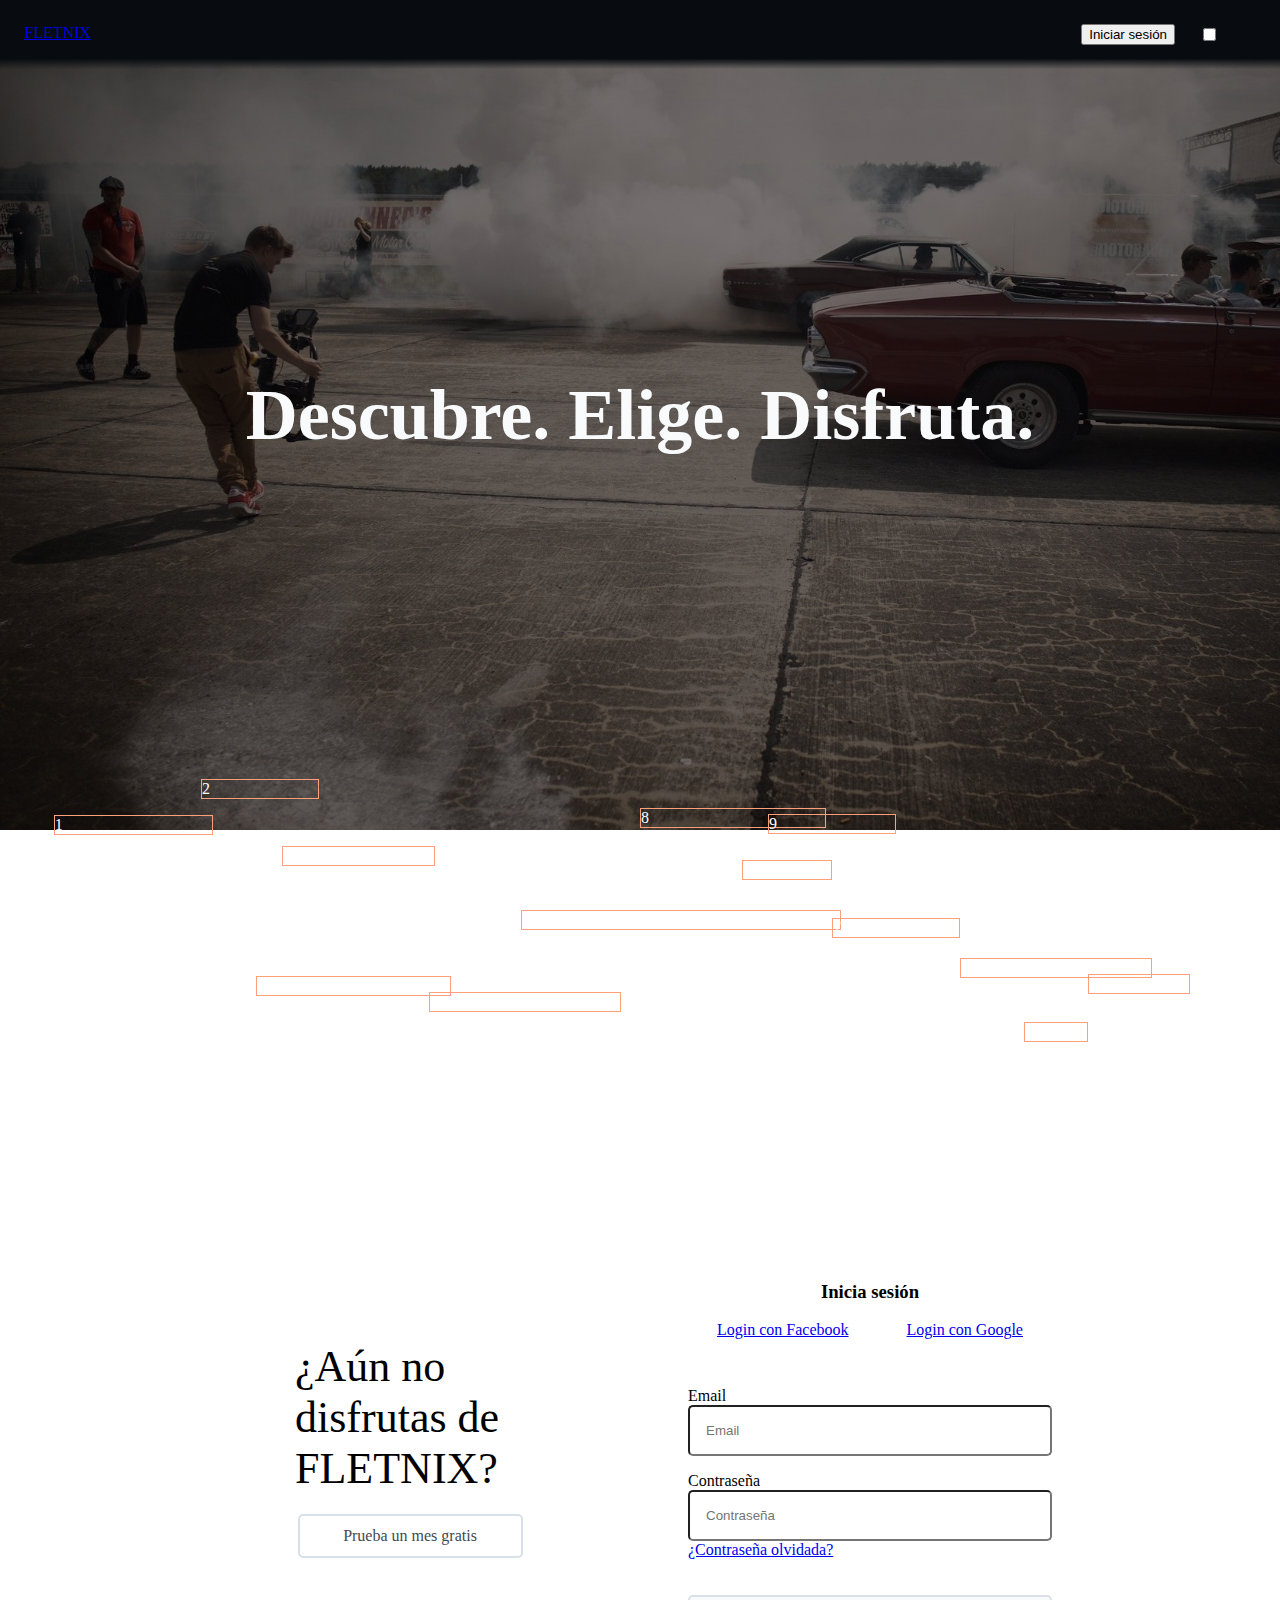
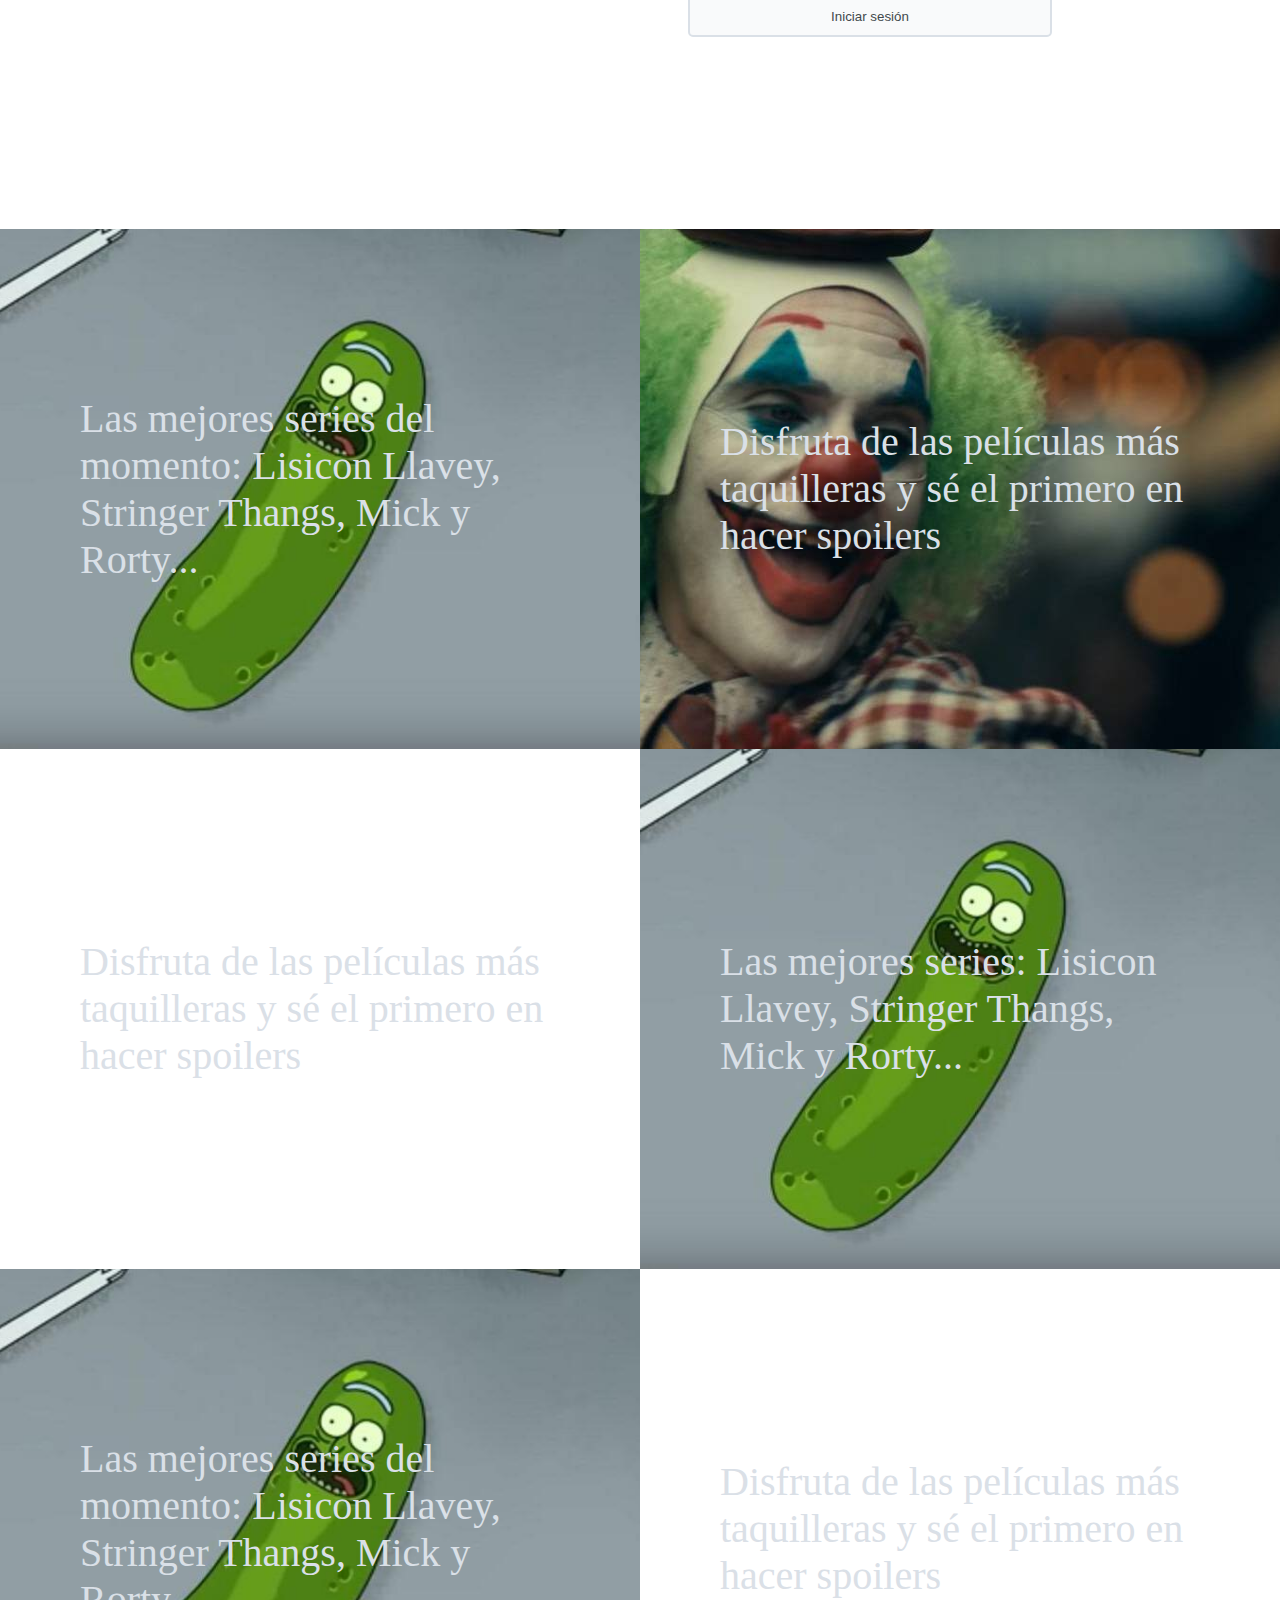
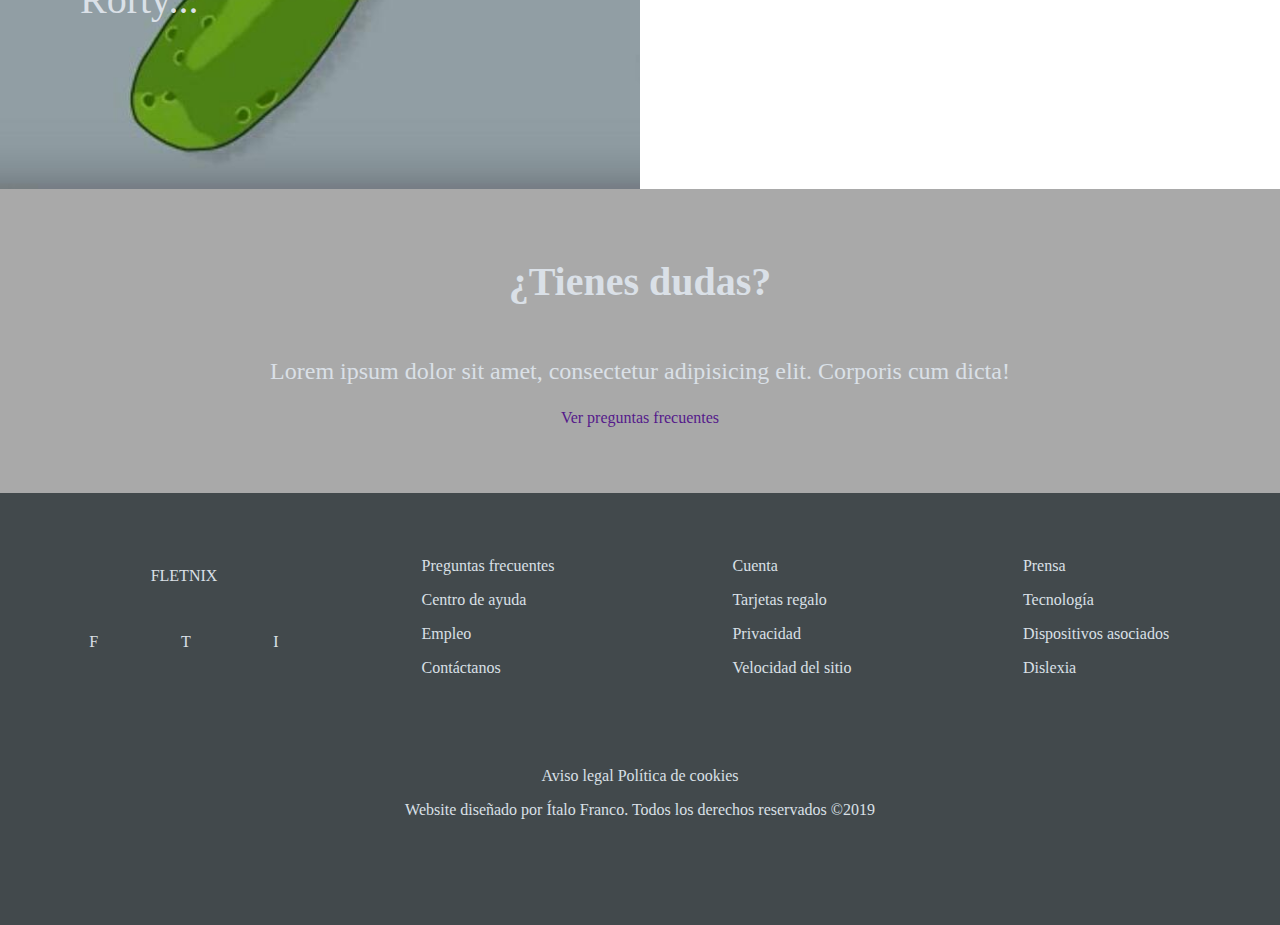
==== index.html @ 4e674704 "creación de menú responsive" ====
<!doctype html>
<html lang="es">
<head>
    <meta charset="UTF-8">
    <meta name="viewport"
          content="width=device-width, user-scalable=no, initial-scale=1.0, maximum-scale=1.0, minimum-scale=1.0">
    <meta http-equiv="X-UA-Compatible" content="ie=edge">
    <title>FLETNIX - La primera plataforma para disxélicos</title>
    <link rel="stylesheet" href="./assets/css/style.css">
</head>
<body>

<div class="grid-container">
    <!--Inicio barra navegación-->

    <nav class="nav">
        <div class="logo"><a href="./index.html">FLETNIX</a></div>

        <input type="checkbox" id="burger-checkbox">
        <label for="burger-checkbox" class="burger__label"></label>


        <ul class="nav__list">

            <li class="nav__item"><a href="#registro"><button class="btn btn__register">Iniciar sesión</button></a></li>

            <input type="checkbox" id="search">
            <label for="search" class="search__label"></label>

        </ul>

    </nav>

    <!--Fin barra navegación-->

    <!-- Inicio header -->
    <header class="header">

        <div class="overlay header__overlay"></div>
        <div class="header__title">
            <h1>
                <span>Descubre.</span>
                <span>Elige.</span>
                <span>Disfruta.</span>
            </h1>
        </div>

    </header>
    <!--Fin header-->

    <!-- Inicio main content -->
    <main>

        <section class="figuras">
            <article class="figuras__container">
                <figure class="figuras__img figuras_img_1">1</figure>
                <figure class="figuras__img figuras_img_2">2</figure>
                <figure class="figuras__img figuras_img_3">3</figure>
                <figure class="figuras__img figuras_img_4">4</figure>
                <figure class="figuras__img figuras_img_5">5</figure>
                <figure class="figuras__img figuras_img_6">6</figure>
                <figure class="figuras__img figuras_img_7">7</figure>
                <figure class="figuras__img figuras_img_8">8</figure>
                <figure class="figuras__img figuras_img_9">9</figure>
                <figure class="figuras__img figuras_img_10">10</figure>
                <figure class="figuras__img figuras_img_11">11</figure>
                <figure class="figuras__img figuras_img_12">12</figure>
                <figure class="figuras__img figuras_img_13">13</figure>
            </article>
        </section>

        <!--Form-->
        <section class="form" id="registro">

            <article class="form__container">
                <div class="form__info">

                    <!-- Crear cuenta -->
                    <div class="form__register">
                       <div class="create__count">
                           <span>¿Aún no disfrutas de FLETNIX?</span>
                           <a href="#">Prueba un mes gratis</a>
                       </div>
                    </div>

                    <!-- Iniciar sesión -->
                    <div class="form__login">
                        <div class="info__login">

                            <h3 class="text-center">Inicia sesión</h3>

                            <div class="social__login text-center">
                                <a href="#">Login con Facebook</a>
                                <a href="#">Login con Google</a>
                            </div>

                            <div class="form__inputs">
                                <form action="contenido.html" method="post">

                                    <div class="form__group">
                                        <label for="email">Email</label>
                                        <input type="email" name="email" id="email" placeholder="Email">
                                    </div>

                                    <div class="form__group">
                                        <label for="pass">Contraseña</label>
                                        <input type="password" name="pass" id="pass" placeholder="Contraseña">
                                        <a href="#">¿Contraseña olvidada?</a>
                                    </div>

                                    <div class="form__group">
                                        <button type="submit">Iniciar sesión</button>
                                    </div>

                                </form>
                            </div>
                        </div>
                    </div>

                </div>
            </article>
        </section>

        <!-- Content site -->
        <section class="bloques">

            <article class="bloques__container">
                <div class="flex bloque__content">

                    <div class="photo bq__img">
                        <div class="content">
                            <p>Las mejores series del momento: Lisicon Llavey, Stringer Thangs, Mick y Rorty...</p>
                        </div>
                    </div>

                    <div class="photo bq__txt--dch bg__img--2">
                        <div class="content">
                            <p>Disfruta de las películas más taquilleras y sé el primero en hacer spoilers</p>
                        </div>
                    </div>

                </div>
            </article>

            <article class="bloques__container">
                <div class="flex bloque__content">



                    <div class="photo bq__txt--dch">
                        <div class="content">
                           <p>Disfruta de las películas más taquilleras y sé el primero en hacer spoilers</p>
                        </div>
                    </div>

                    <div class="photo bq__img">
                        <div class="content">
                            <p>Las mejores series: Lisicon Llavey, Stringer Thangs, Mick y Rorty...</p>
                        </div>
                    </div>

                </div>
            </article>

            <article class="bloques__container">
                <div class="flex bloque__content">

                    <div class="photo bq__img">
                        <div class="content">
                            <p>Las mejores series del momento: Lisicon Llavey, Stringer Thangs, Mick y Rorty...</p>
                        </div>
                    </div>

                    <div class="photo bq__txt--dch">
                        <div class="content">
                            <p>Disfruta de las películas más taquilleras y sé el primero en hacer spoilers</p>
                        </div>
                    </div>
                </div>
            </article>

            <article class="faqs__bloque">
                <div class="faqs__content">
                    <h4>¿Tienes dudas?</h4>
                    <p>Lorem ipsum dolor sit amet, consectetur adipisicing elit. Corporis cum dicta!</p>
                    <a href="">Ver preguntas frecuentes</a>
                </div>
            </article>

        </section>

    </main>
    <!-- Fin main content -->

    <!-- Inicio footer -->
    <footer class="footer">
        <section class="footer__container">

            <article class="footer__social">
                <div class="footer__logo">
                    FLETNIX
                </div>
                <div class="footer__rrss">
                    <ul>
                        <li>F</li>
                        <li>T</li>
                        <li>I</li>
                    </ul>
                </div>
            </article>

            <article class="footer__info--1">
                <div>
                    <ul>
                        <li><a href="#">Preguntas frecuentes</a></li>
                        <li><a href="#">Centro de ayuda</a></li>
                        <li><a href="#">Empleo</a></li>
                        <li><a href="#">Contáctanos</a></li>
                    </ul>
                </div>
            </article>

            <article class="footer__info--2">
                <div>
                    <ul>
                        <li><a href="#">Cuenta</a></li>
                        <li><a href="#">Tarjetas regalo</a></li>
                        <li><a href="#">Privacidad</a></li>
                        <li><a href="#">Velocidad del sitio</a></li>
                    </ul>
                </div>
            </article>

            <article class="footer__info--3">
                <div>
                    <ul>
                        <li><a href="#">Prensa</a></li>
                        <li><a href="#">Tecnología</a></li>
                        <li><a href="#">Dispositivos asociados</a></li>
                        <li><a href="#">Dislexia</a></li>
                    </ul>
                </div>
            </article>

            <aside class="footer__legales">
                <div>
                    <a href="#">Aviso legal</a>
                    <a href="#">Política de cookies</a>
                    <p>Website diseñado por Ítalo Franco. Todos los derechos reservados &copy;2019</p>
                </div>
            </aside>

        </section>

    </footer>
    <!-- End footer -->
</div>
</body>
</html>
---- assets/css/style.css ----
/* Carga de utilidades */
@import "utils/reset.css";
@import "utils/global.css";
@import "utils/variables.css";

/* Barra de navegación + header */
@import "components/nav.css";
@import "components/header.css";

/* Home content */
@import "sections/section_home_pelis.css";
@import "components/form.css";
@import "components/bloques.css";



/* Grid de pelis, series, documentales... */
@import "sections/section_pelis.css";
@import "sections/section_series.css";
@import "sections/section_docu.css";
@import "sections/section_favs.css";


/* Ficha de cada elemento */
@import "components/header_ficha.css";
@import "sections/section_relacionados.css";

/* Footer */
@import "components/footer.css";


/*Componentes*/
@import "components/cards.css";
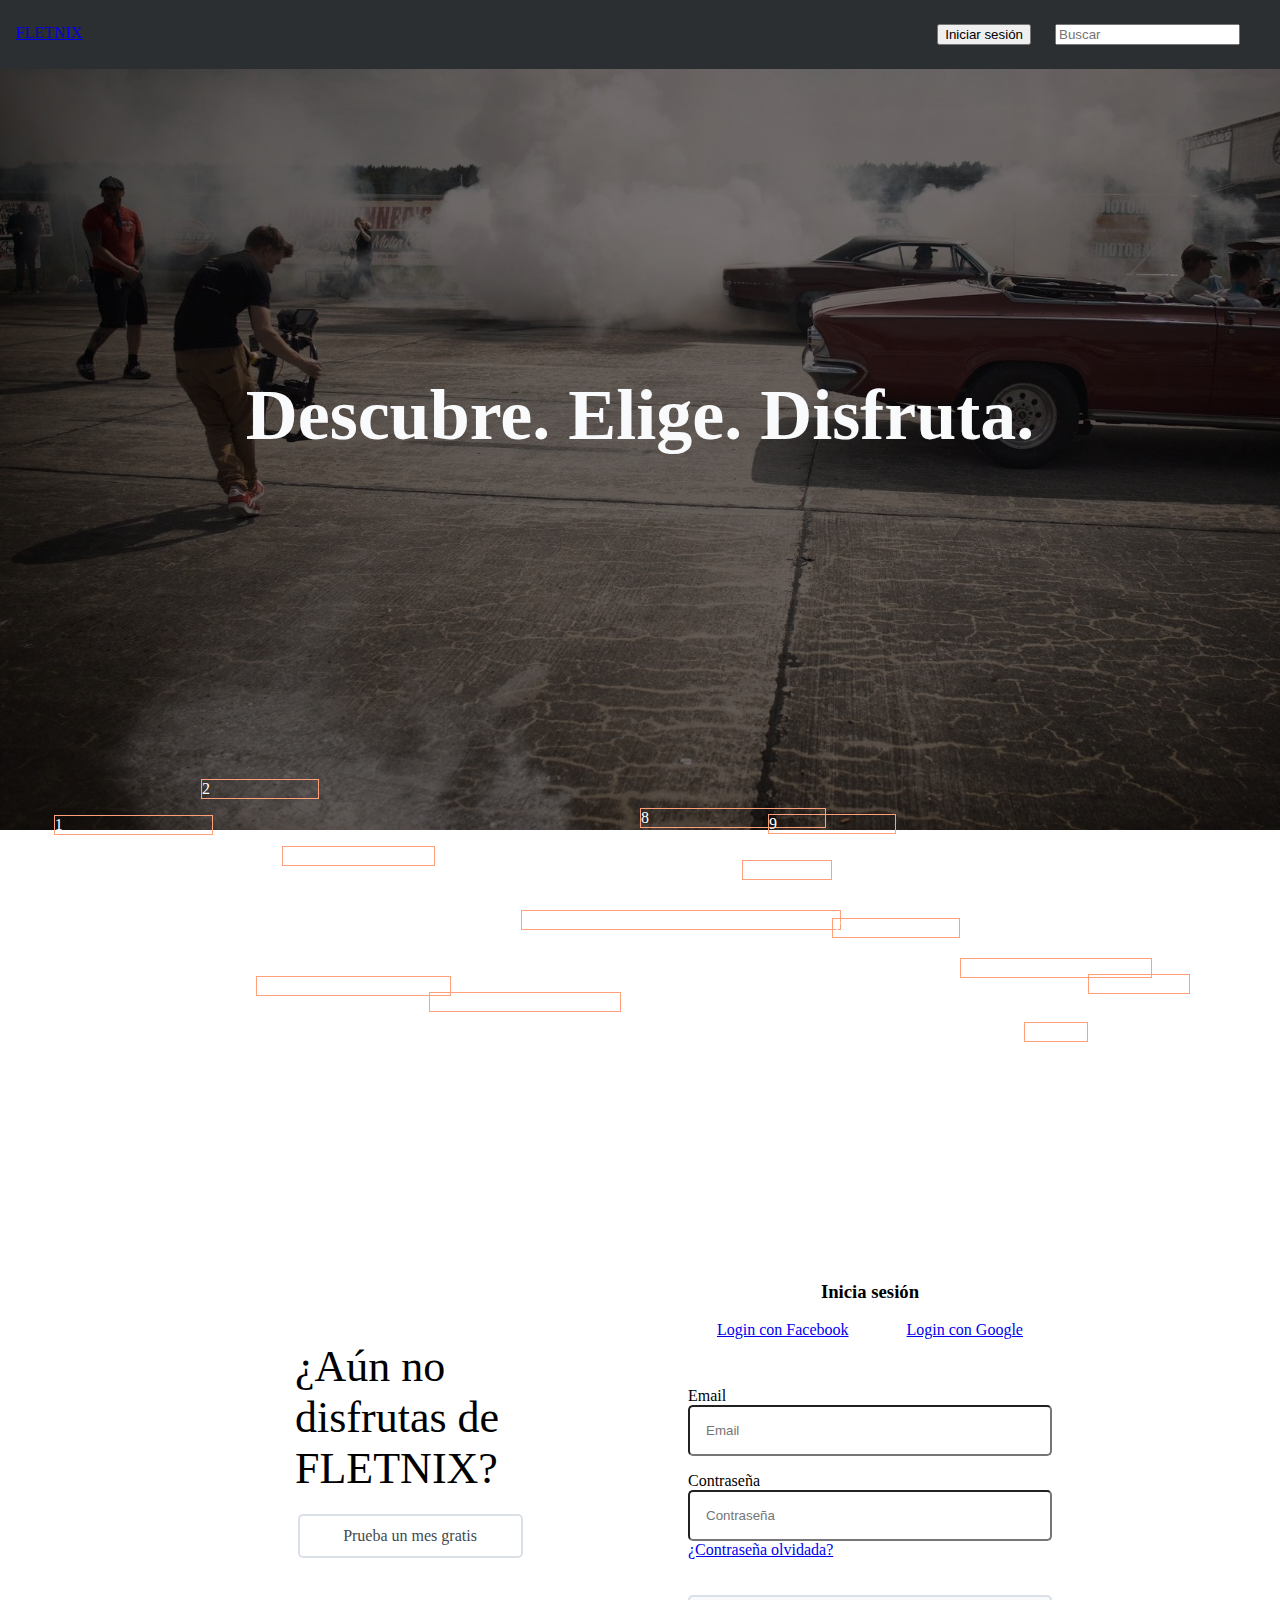
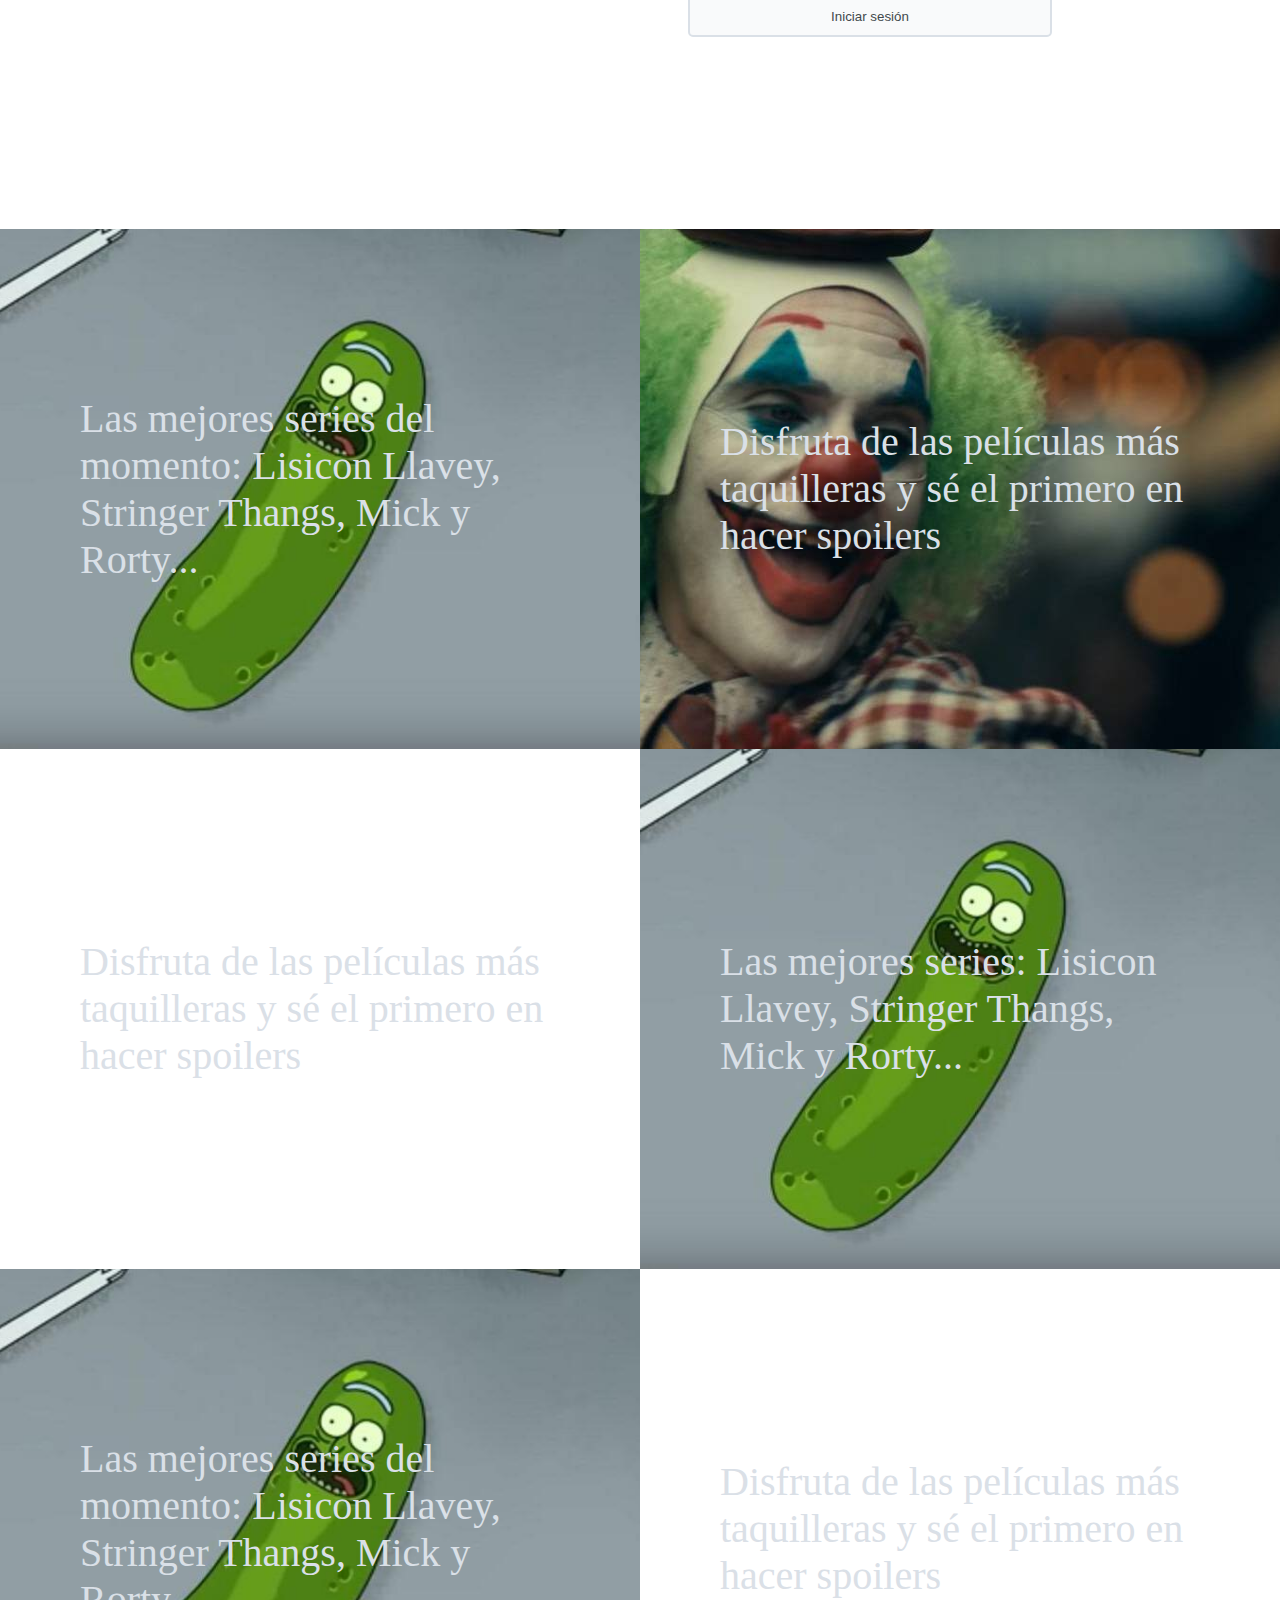
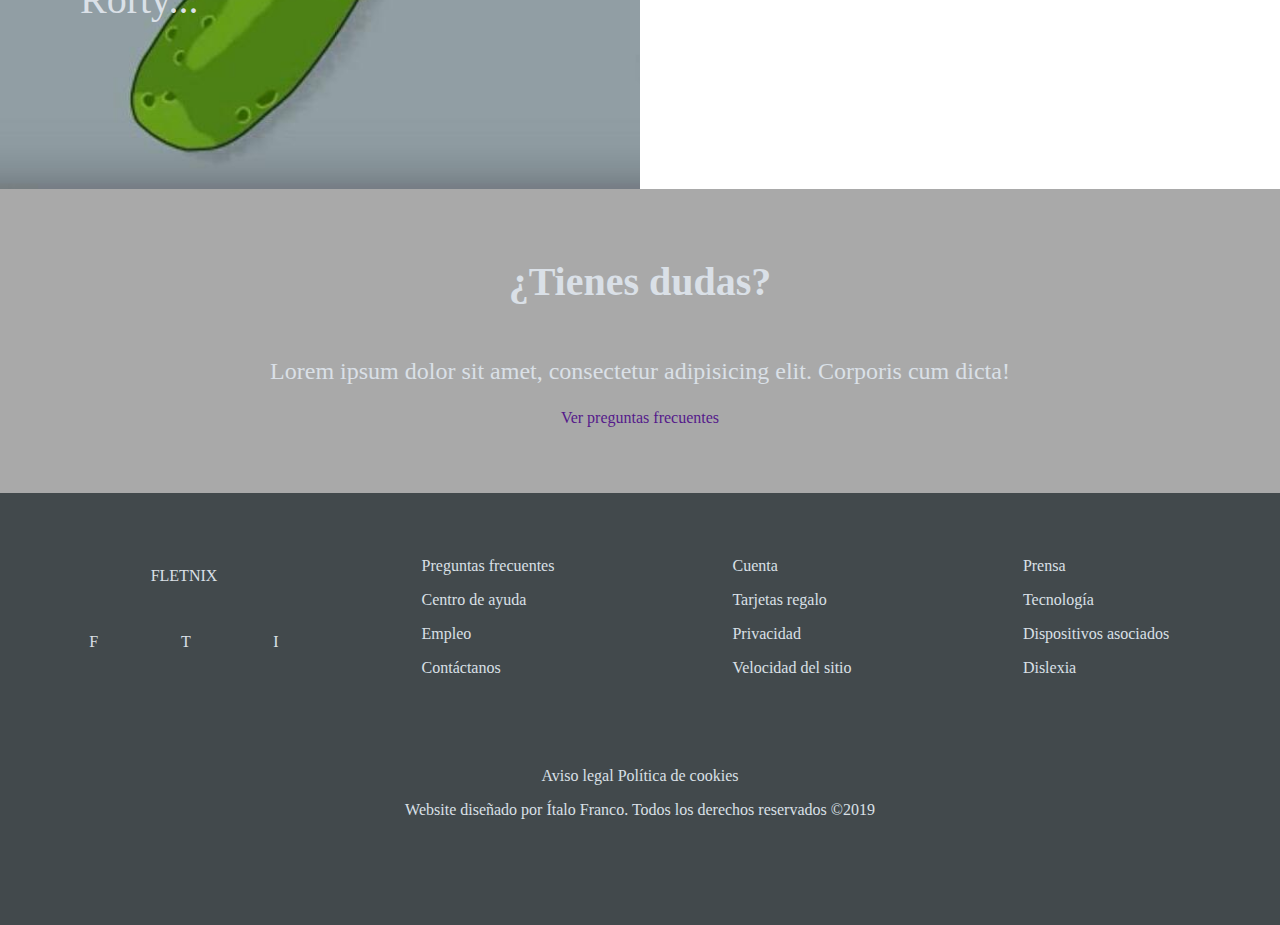
==== commit 6d0b3091: "arreglo de menú responsive para que se muestre a un determinado ancho y no tapar completamente la pa" ====
--- a/index.html
+++ b/index.html
@@ -19,15 +19,12 @@
         <input type="checkbox" id="burger-checkbox">
         <label for="burger-checkbox" class="burger__label"></label>
 
-
         <ul class="nav__list">
-
             <li class="nav__item"><a href="#registro"><button class="btn btn__register">Iniciar sesión</button></a></li>
 
-            <input type="checkbox" id="search">
-            <label for="search" class="search__label"></label>
-
+            <input type="text" id="search" placeholder="Buscar">
         </ul>
+
 
     </nav>
 
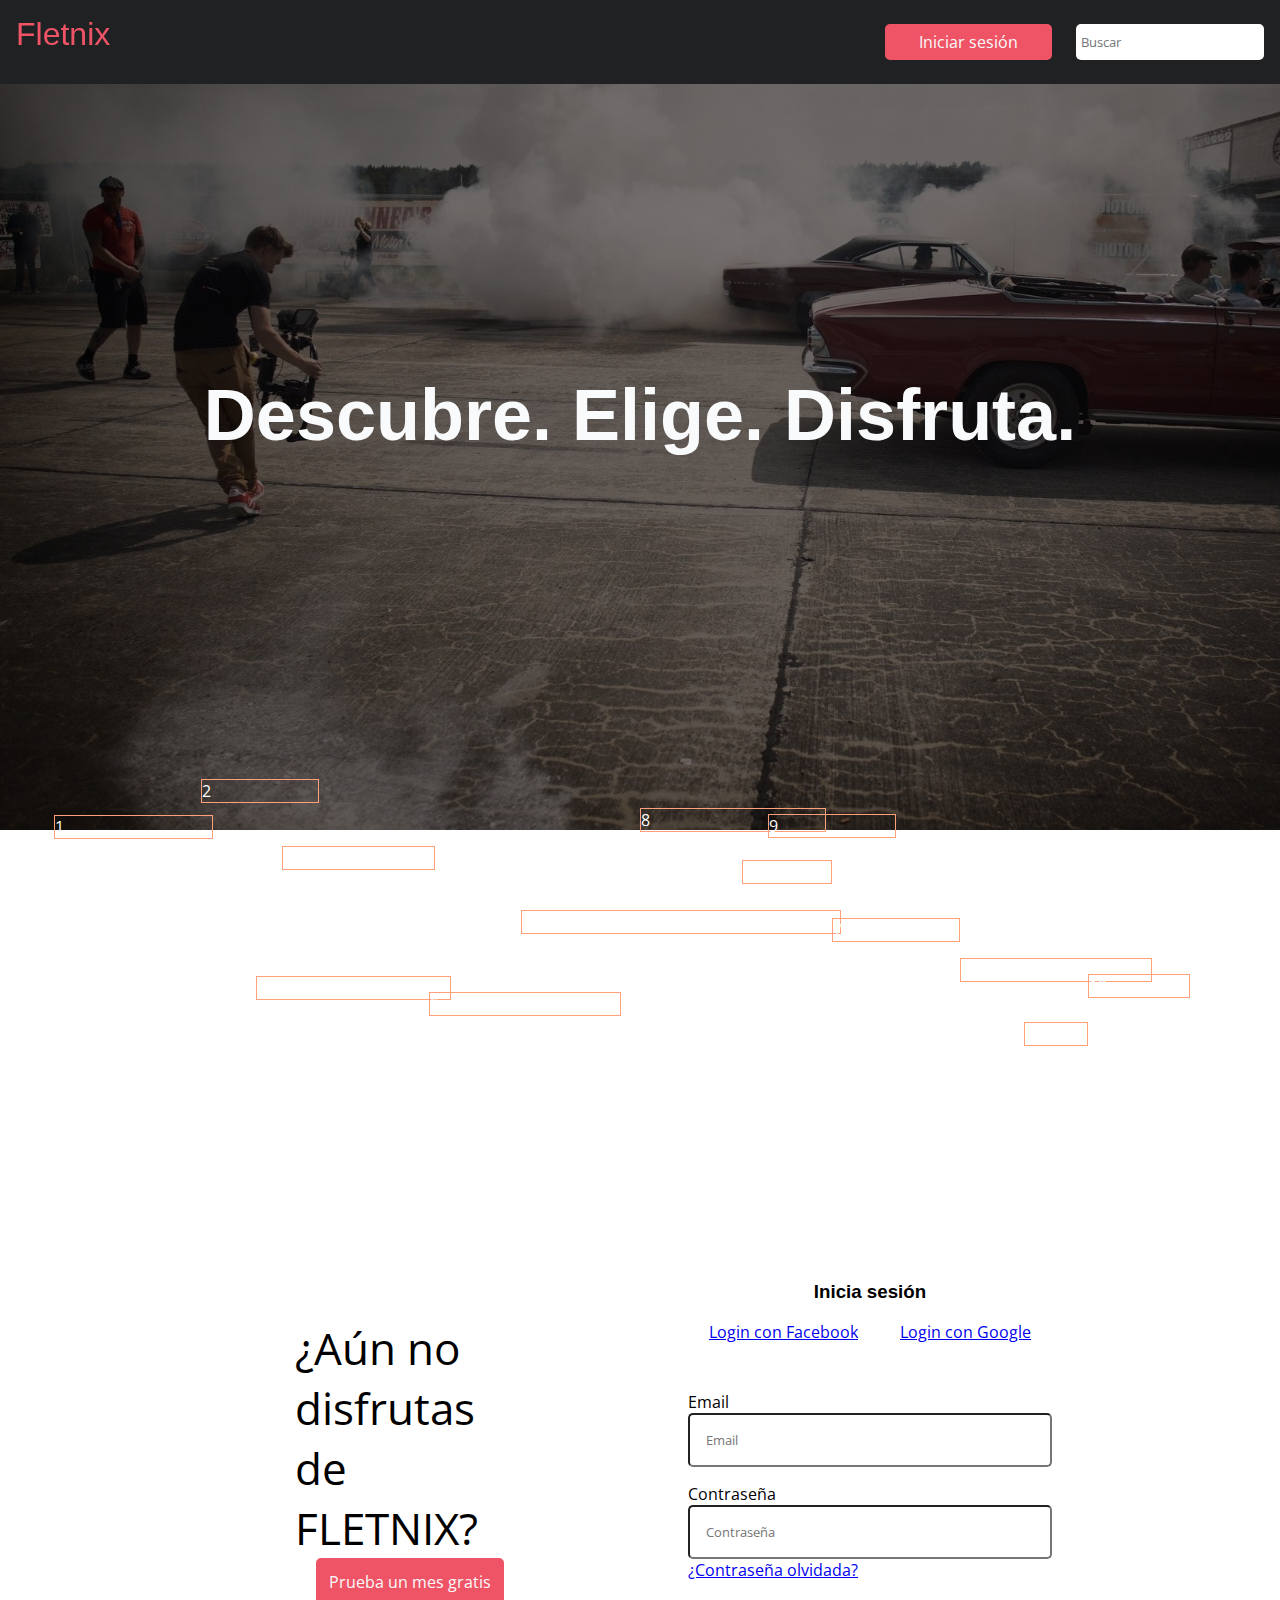
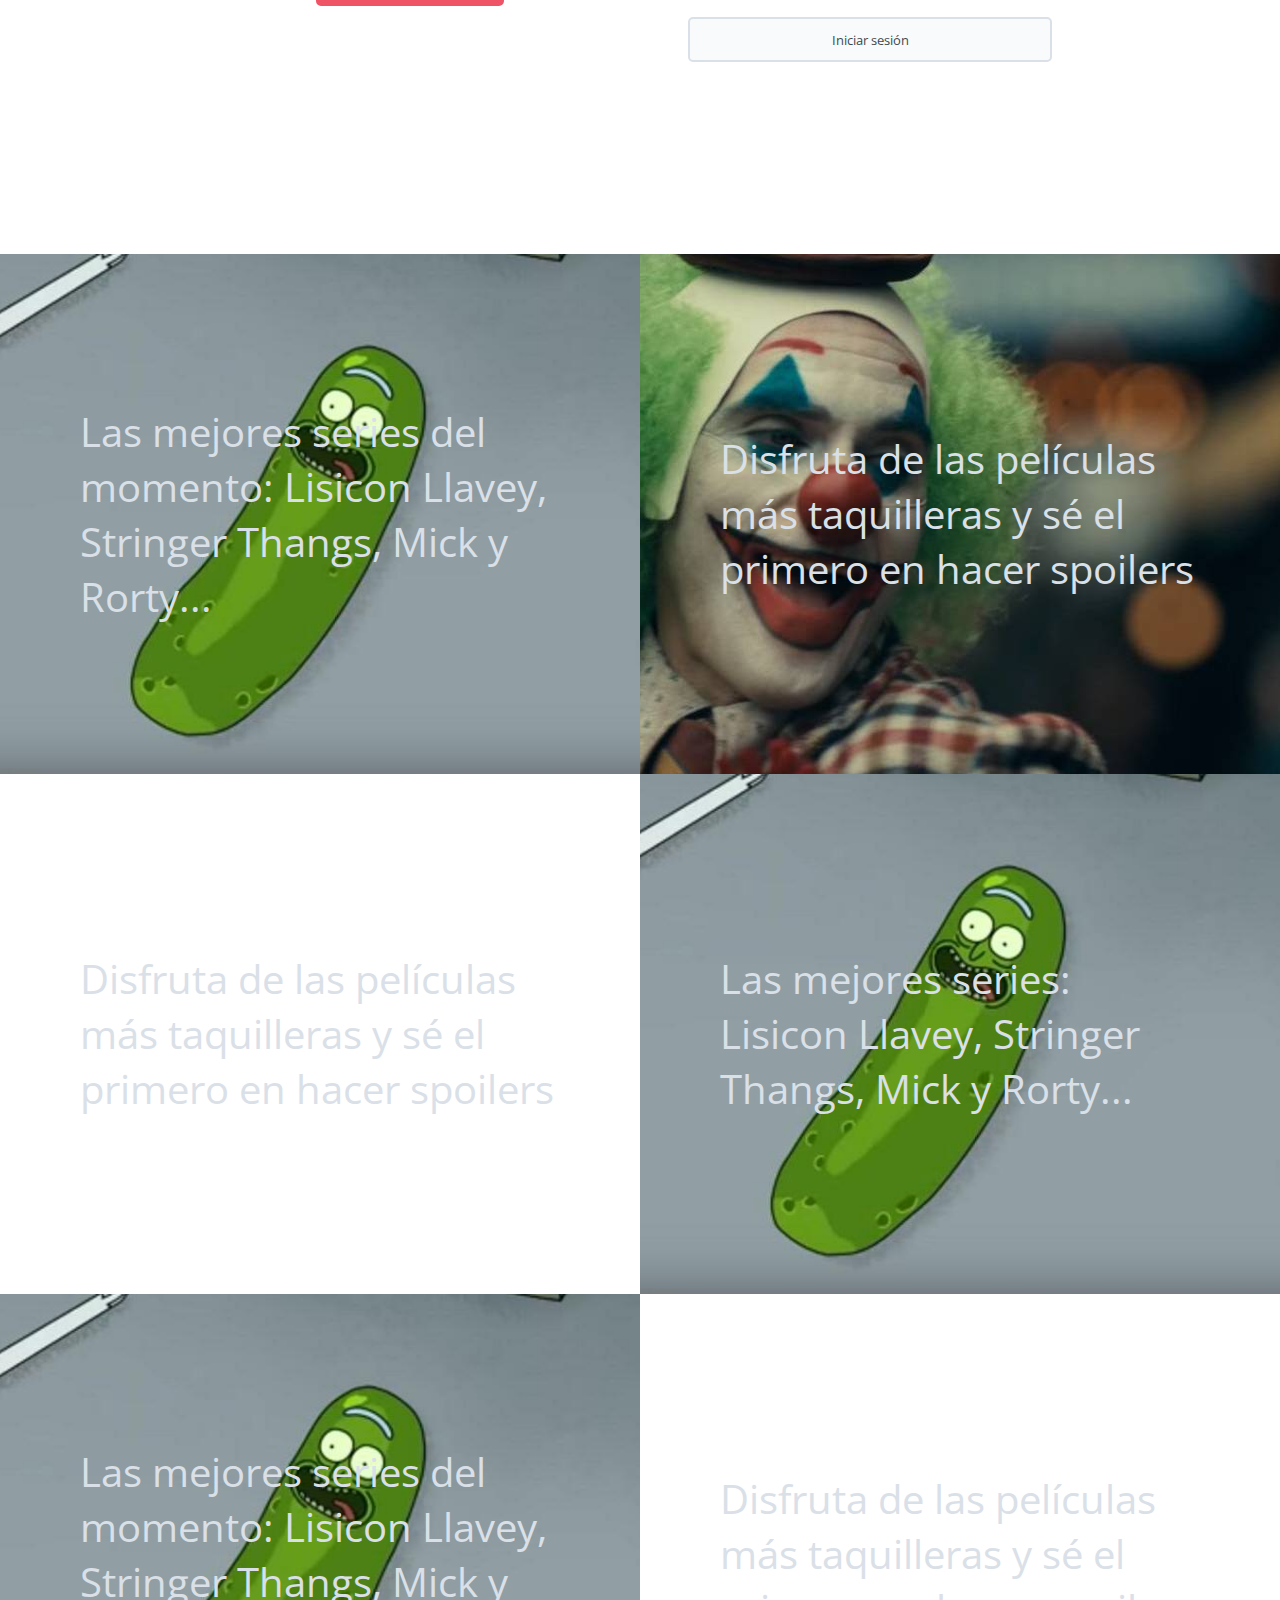
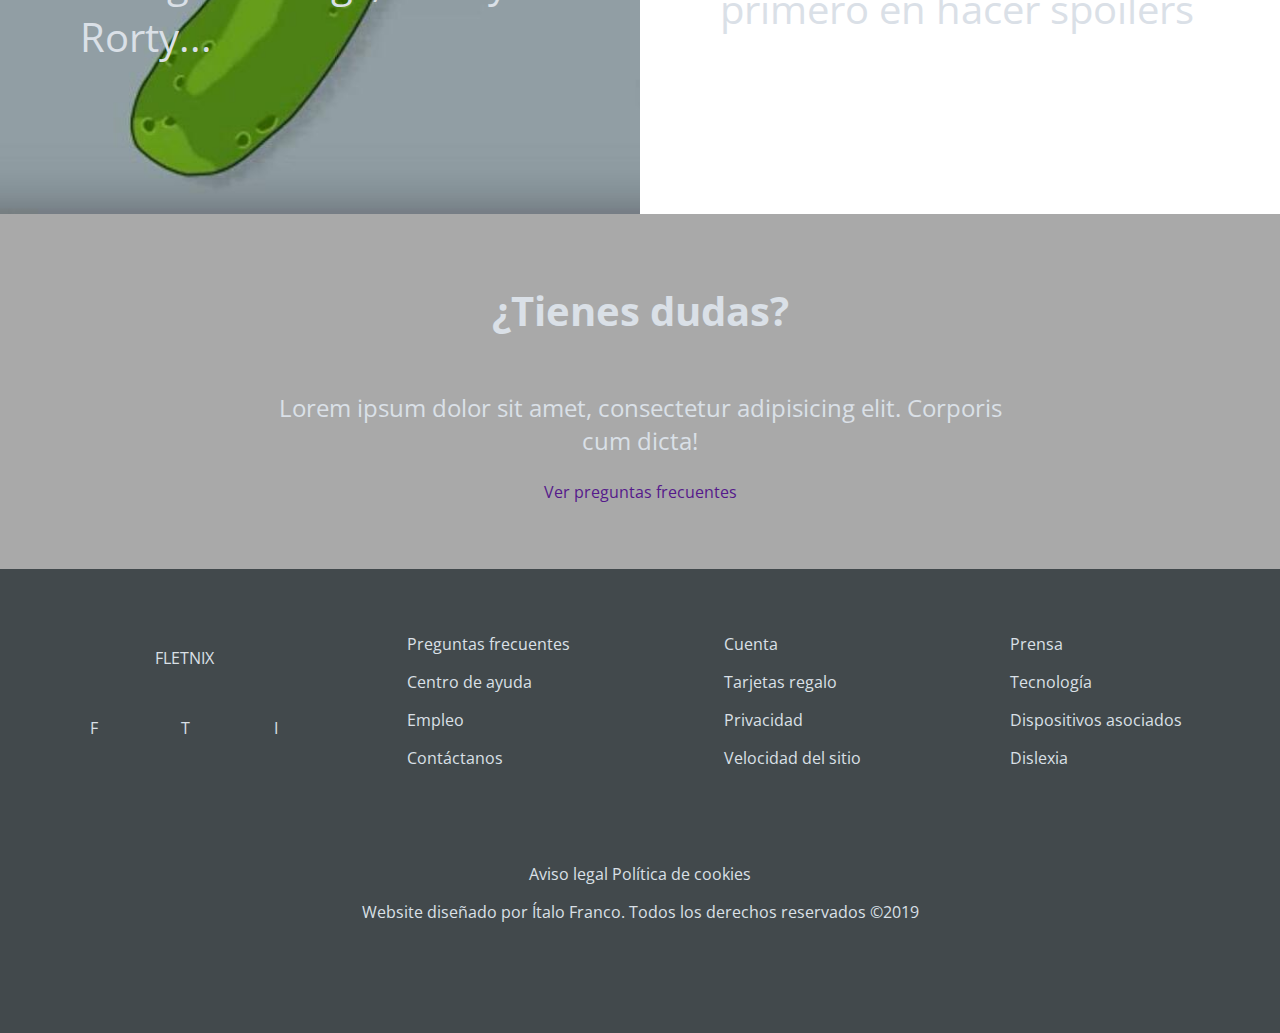
==== commit 7ab6ec73: "refactorizo los botones para que sus propiedades comunes estén en un css. Modifico form login" ====
--- a/index.html
+++ b/index.html
@@ -14,15 +14,15 @@
     <!--Inicio barra navegación-->
 
     <nav class="nav">
-        <div class="logo"><a href="./index.html">FLETNIX</a></div>
+        <div class="logo"><a href="./index.html">Fletnix</a></div>
 
         <input type="checkbox" id="burger-checkbox">
         <label for="burger-checkbox" class="burger__label"></label>
 
         <ul class="nav__list">
-            <li class="nav__item"><a href="#registro"><button class="btn btn__register">Iniciar sesión</button></a></li>
-
-            <input type="text" id="search" placeholder="Buscar">
+            <li class="nav__item"><a href="#registro"><button class="btn btn--flat btn__login">Iniciar sesión</button></a></li>
+
+            <input type="text" id="search" placeholder="Buscar" class="search__input">
         </ul>
 
 
@@ -76,7 +76,7 @@
                     <div class="form__register">
                        <div class="create__count">
                            <span>¿Aún no disfrutas de FLETNIX?</span>
-                           <a href="#">Prueba un mes gratis</a>
+                           <a href="#" class="btn btn--flat">Prueba un mes gratis</a>
                        </div>
                     </div>
 
--- a/assets/css/style.css
+++ b/assets/css/style.css
@@ -1,17 +1,23 @@
 /* Carga de utilidades */
 @import "utils/reset.css";
+@import "utils/fonts.css";
 @import "utils/global.css";
 @import "utils/variables.css";
+
+/*Componentes*/
+@import "components/cards.css";
+@import "components/buttons.css";
+
 
 /* Barra de navegación + header */
 @import "components/nav.css";
 @import "components/header.css";
 
+
 /* Home content */
 @import "sections/section_home_pelis.css";
 @import "components/form.css";
 @import "components/bloques.css";
-
 
 
 /* Grid de pelis, series, documentales... */
@@ -25,9 +31,6 @@
 @import "components/header_ficha.css";
 @import "sections/section_relacionados.css";
 
+
 /* Footer */
 @import "components/footer.css";
-
-
-/*Componentes*/
-@import "components/cards.css";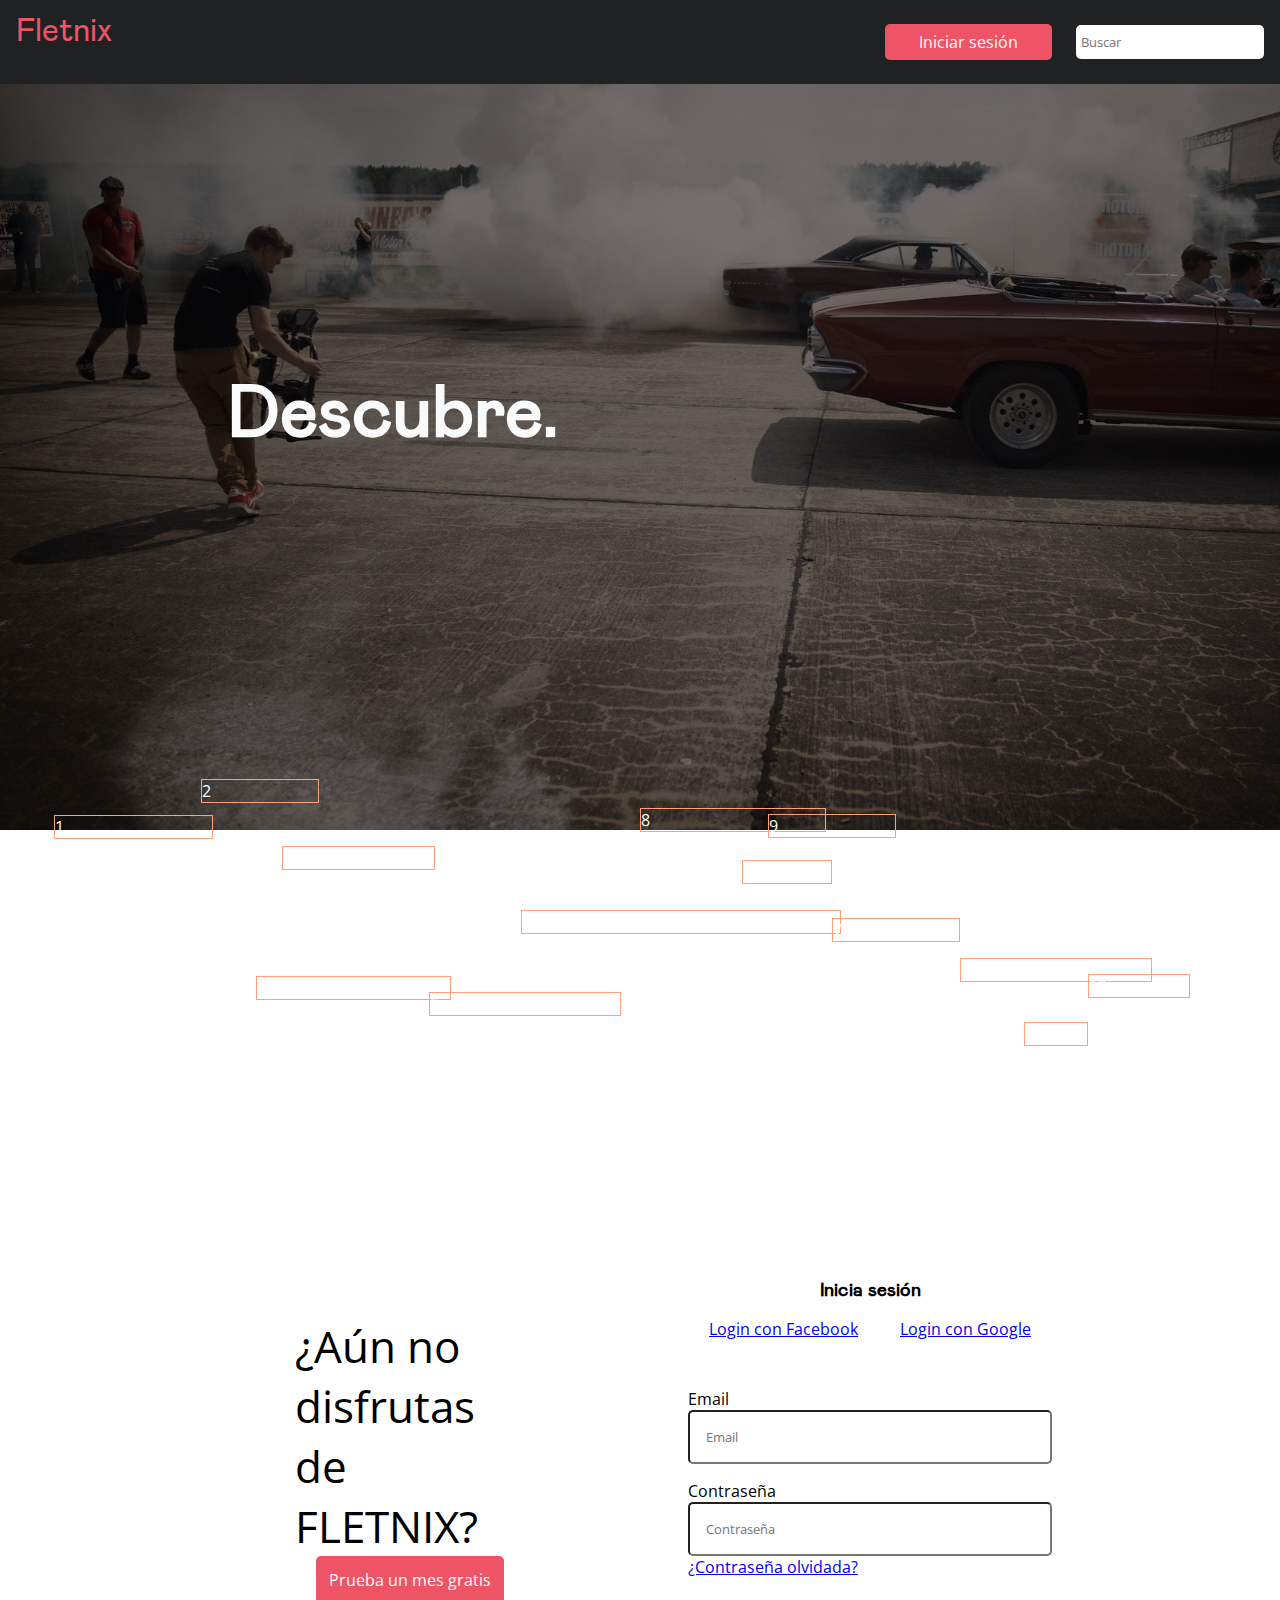
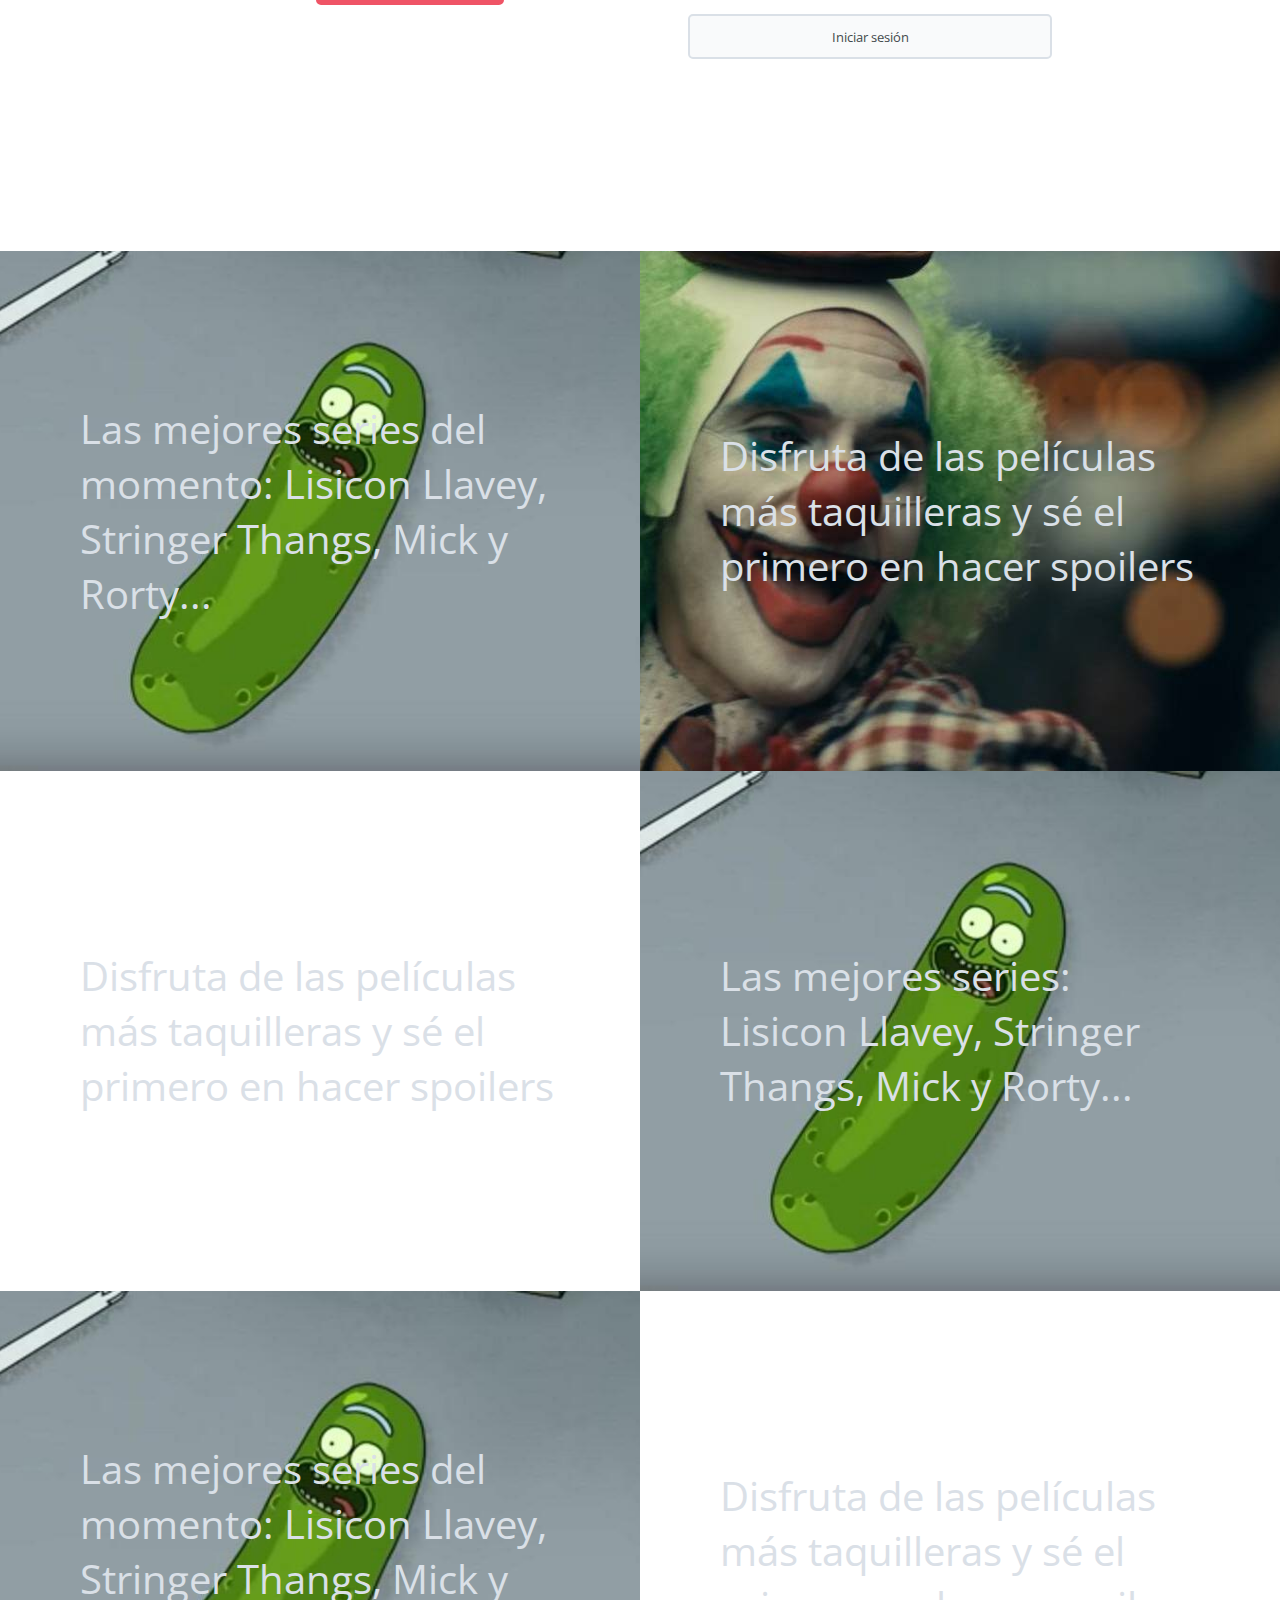
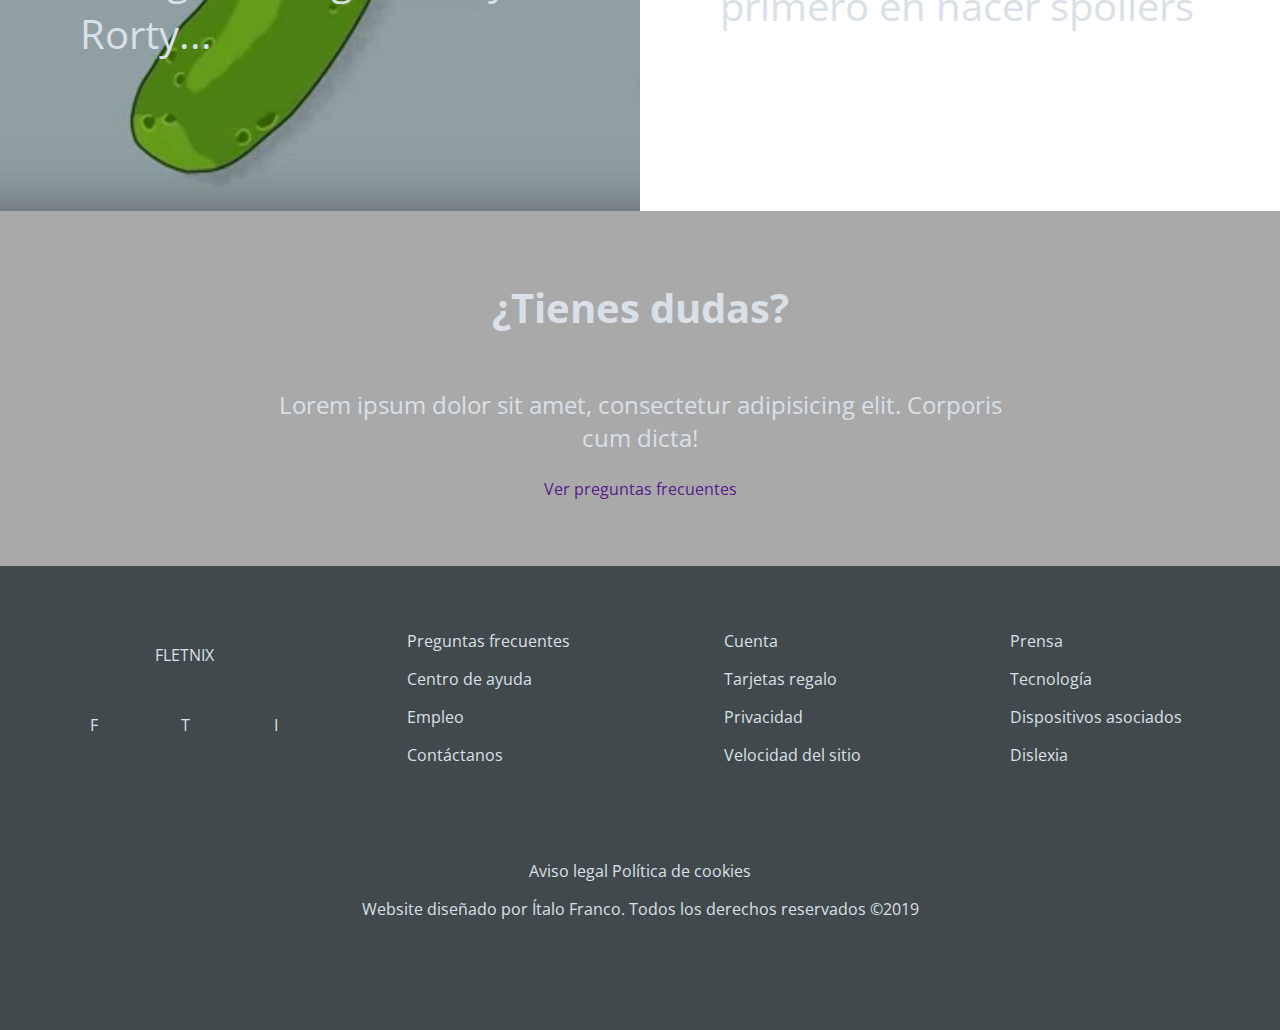
==== commit 13967fb4: "añado efecto al header" ====
--- a/index.html
+++ b/index.html
@@ -37,8 +37,8 @@
         <div class="header__title">
             <h1>
                 <span>Descubre.</span>
-                <span>Elige.</span>
-                <span>Disfruta.</span>
+                <span class="opacity-0 fade--in">Elige.</span>
+                <span class="opacity-0 fade--in-2">Disfruta.</span>
             </h1>
         </div>
 
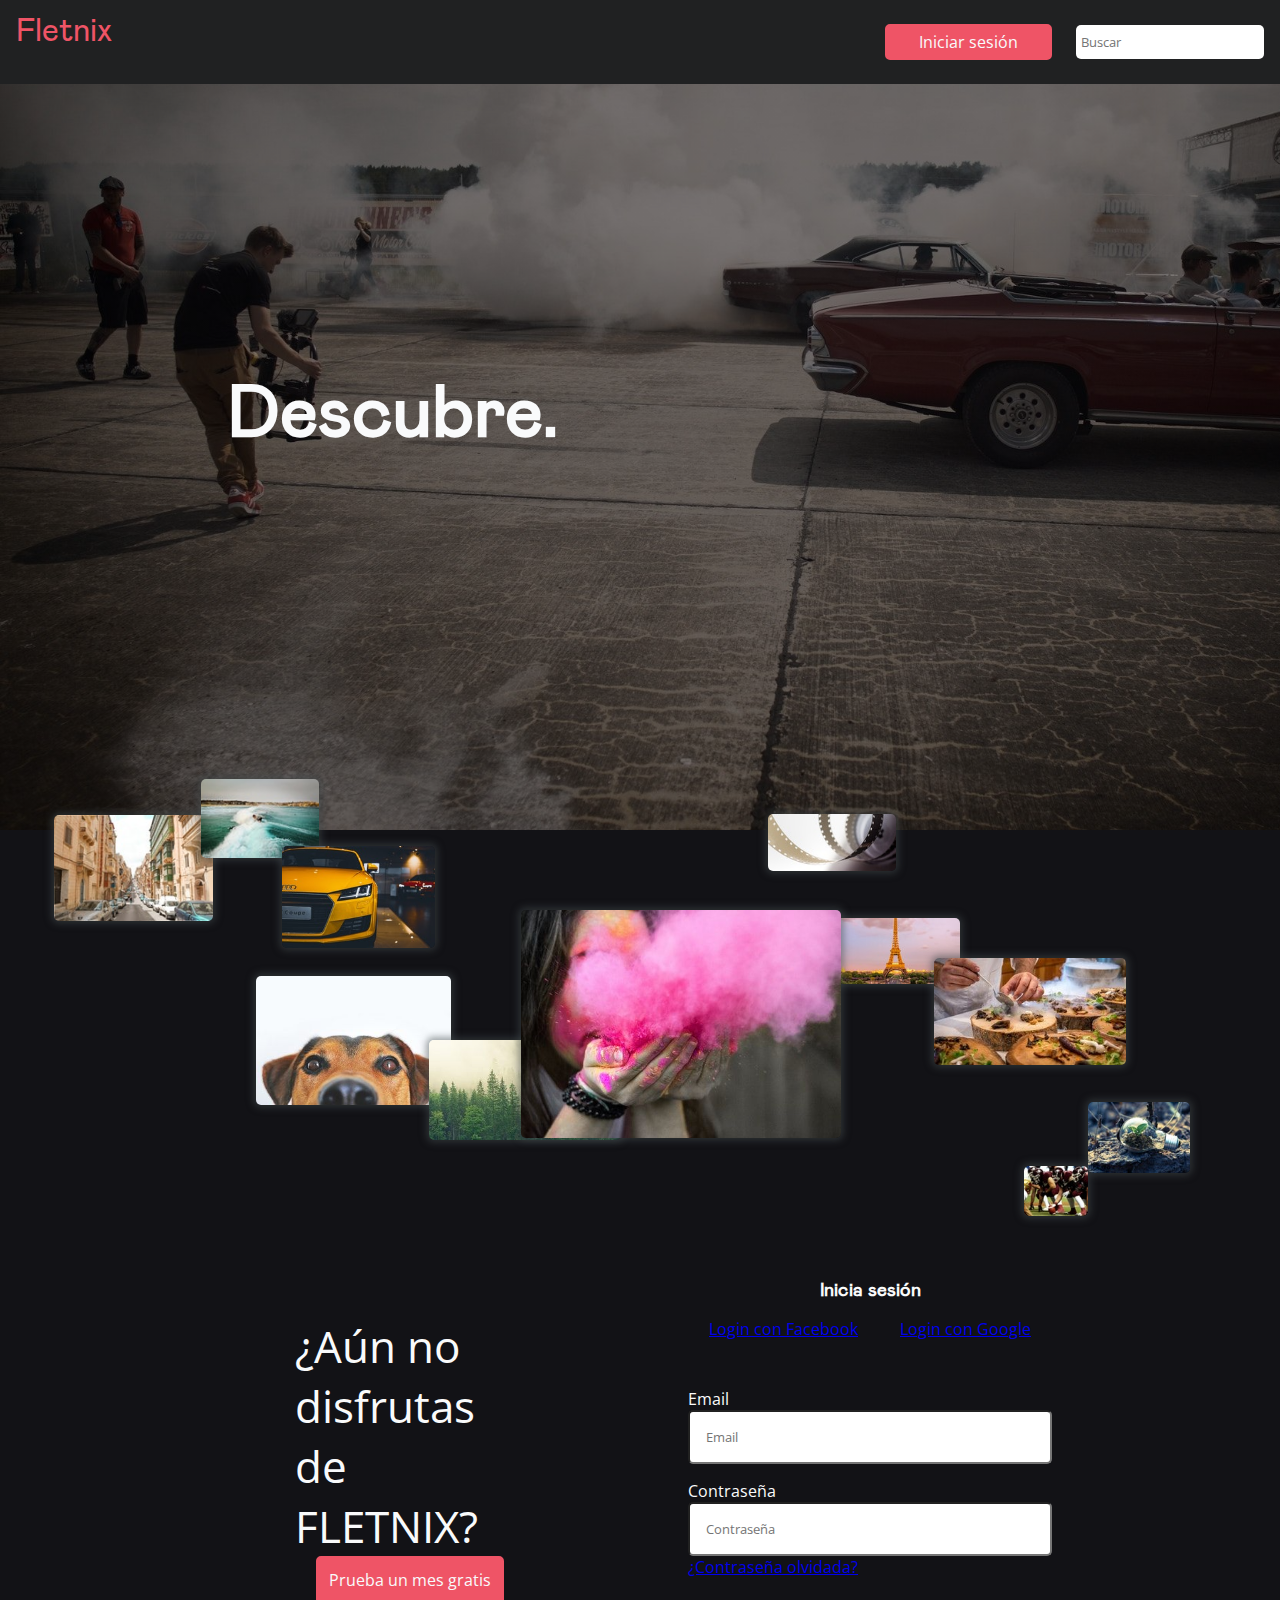
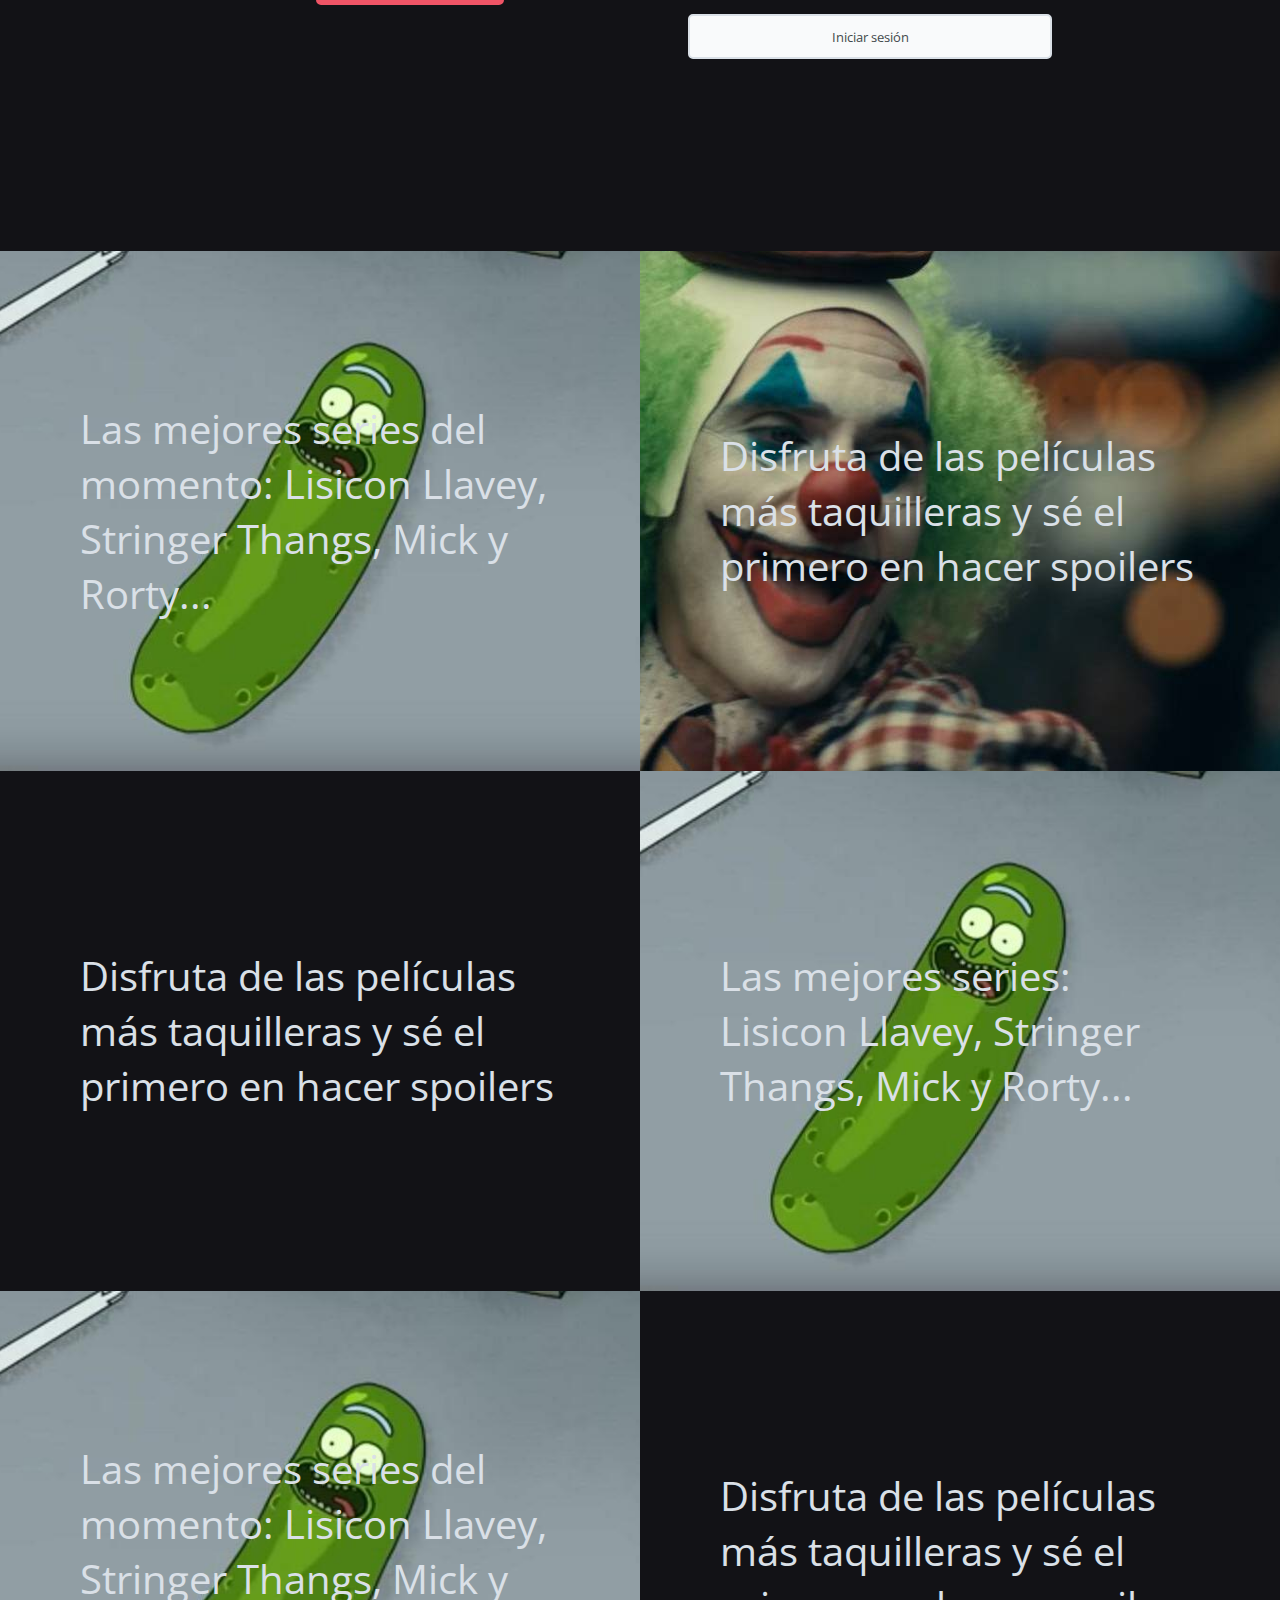
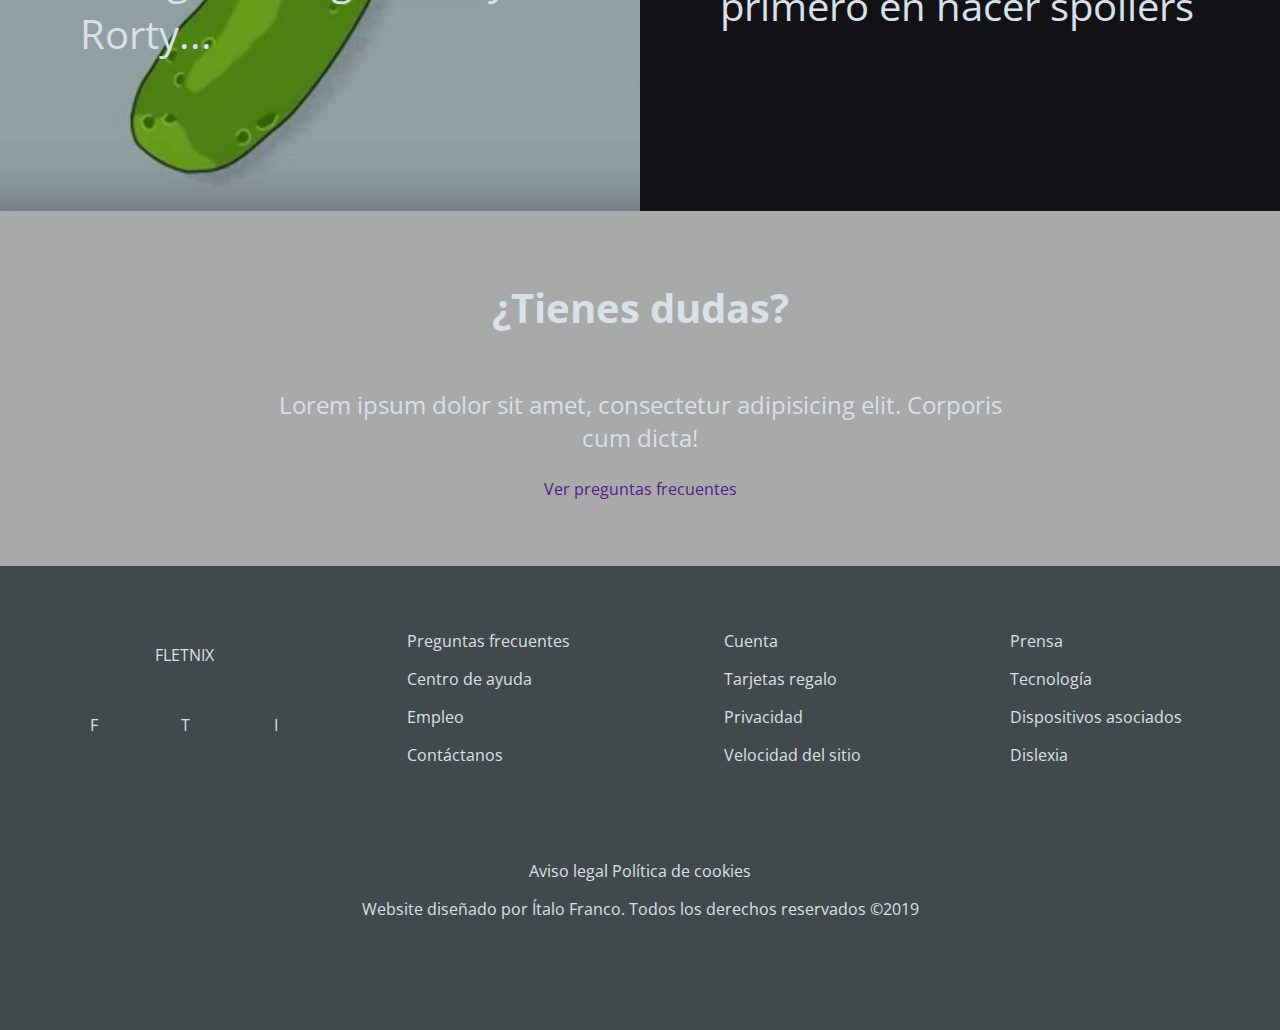
==== commit 221a6964: "añlado sombras a las imágenes del index" ====
--- a/index.html
+++ b/index.html
@@ -50,19 +50,39 @@
 
         <section class="figuras">
             <article class="figuras__container">
-                <figure class="figuras__img figuras_img_1">1</figure>
-                <figure class="figuras__img figuras_img_2">2</figure>
-                <figure class="figuras__img figuras_img_3">3</figure>
-                <figure class="figuras__img figuras_img_4">4</figure>
-                <figure class="figuras__img figuras_img_5">5</figure>
-                <figure class="figuras__img figuras_img_6">6</figure>
-                <figure class="figuras__img figuras_img_7">7</figure>
-                <figure class="figuras__img figuras_img_8">8</figure>
-                <figure class="figuras__img figuras_img_9">9</figure>
-                <figure class="figuras__img figuras_img_10">10</figure>
-                <figure class="figuras__img figuras_img_11">11</figure>
-                <figure class="figuras__img figuras_img_12">12</figure>
-                <figure class="figuras__img figuras_img_13">13</figure>
+                <figure class="figuras__img figuras_img_1">
+                    <img src="./assets/img/content/img_header_1.jpg" alt="Película que te gustará 1">
+                </figure>
+                <figure class="figuras__img figuras_img_2">
+                    <img src="./assets/img/content/img_header_2.jpg" alt="Película no muy buena 2">
+                </figure>
+                <figure class="figuras__img figuras_img_3">
+                    <img src="./assets/img/content/img_header_3.jpg" alt="Película aclamada 3">
+                </figure>
+                <figure class="figuras__img figuras_img_4">
+                    <img src="./assets/img/content/img_header_4.jpg" alt="Película bien valorada 4">
+                </figure>
+                <figure class="figuras__img figuras_img_5">
+                    <img src="./assets/img/content/img_header_5.jpg" alt="Documental sobre lantas">
+                </figure>
+                <figure class="figuras__img figuras_img_6">
+                    <img src="./assets/img/content/img_header_6.jpg" alt="Documental aburrido">
+                </figure>
+                <figure class="figuras__img figuras_img_7">
+                    <img src="./assets/img/content/img_header_7.jpg" alt="Documental sobre política">
+                </figure>
+                <figure class="figuras__img figuras_img_9">
+                    <img src="./assets/img/content/img_header_9.jpg" alt="Serie buena pero no tanto">
+                </figure>
+                <figure class="figuras__img figuras_img_10">
+                    <img src="./assets/img/content/img_header_10.jpg" alt="Reality de cocina">
+                </figure>
+                <figure class="figuras__img figuras_img_11">
+                    <img src="./assets/img/content/img_header_11.jpg" alt="Documental naturaleza">
+                </figure>
+                <figure class="figuras__img figuras_img_12">
+                    <img src="./assets/img/content/img_header_12.jpg" alt="Partido de futbol americano">
+                </figure>
             </article>
         </section>
 
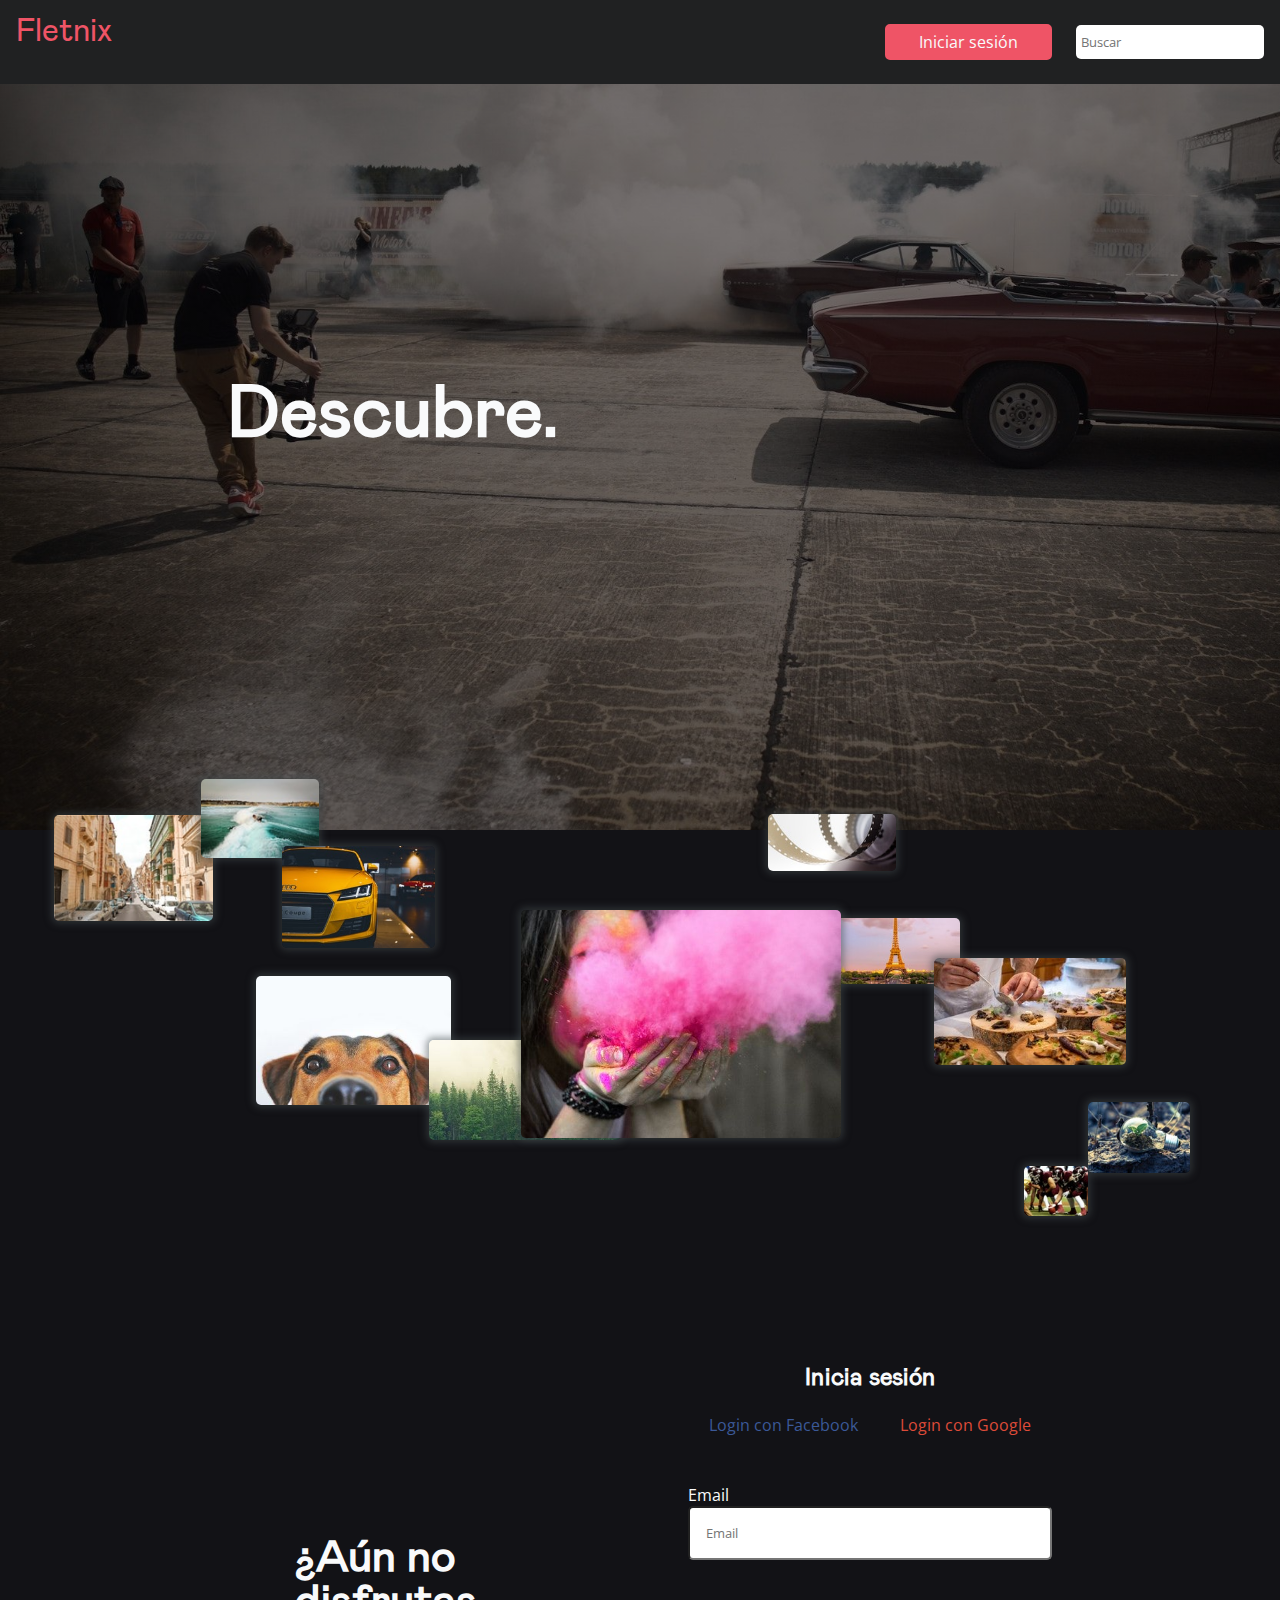
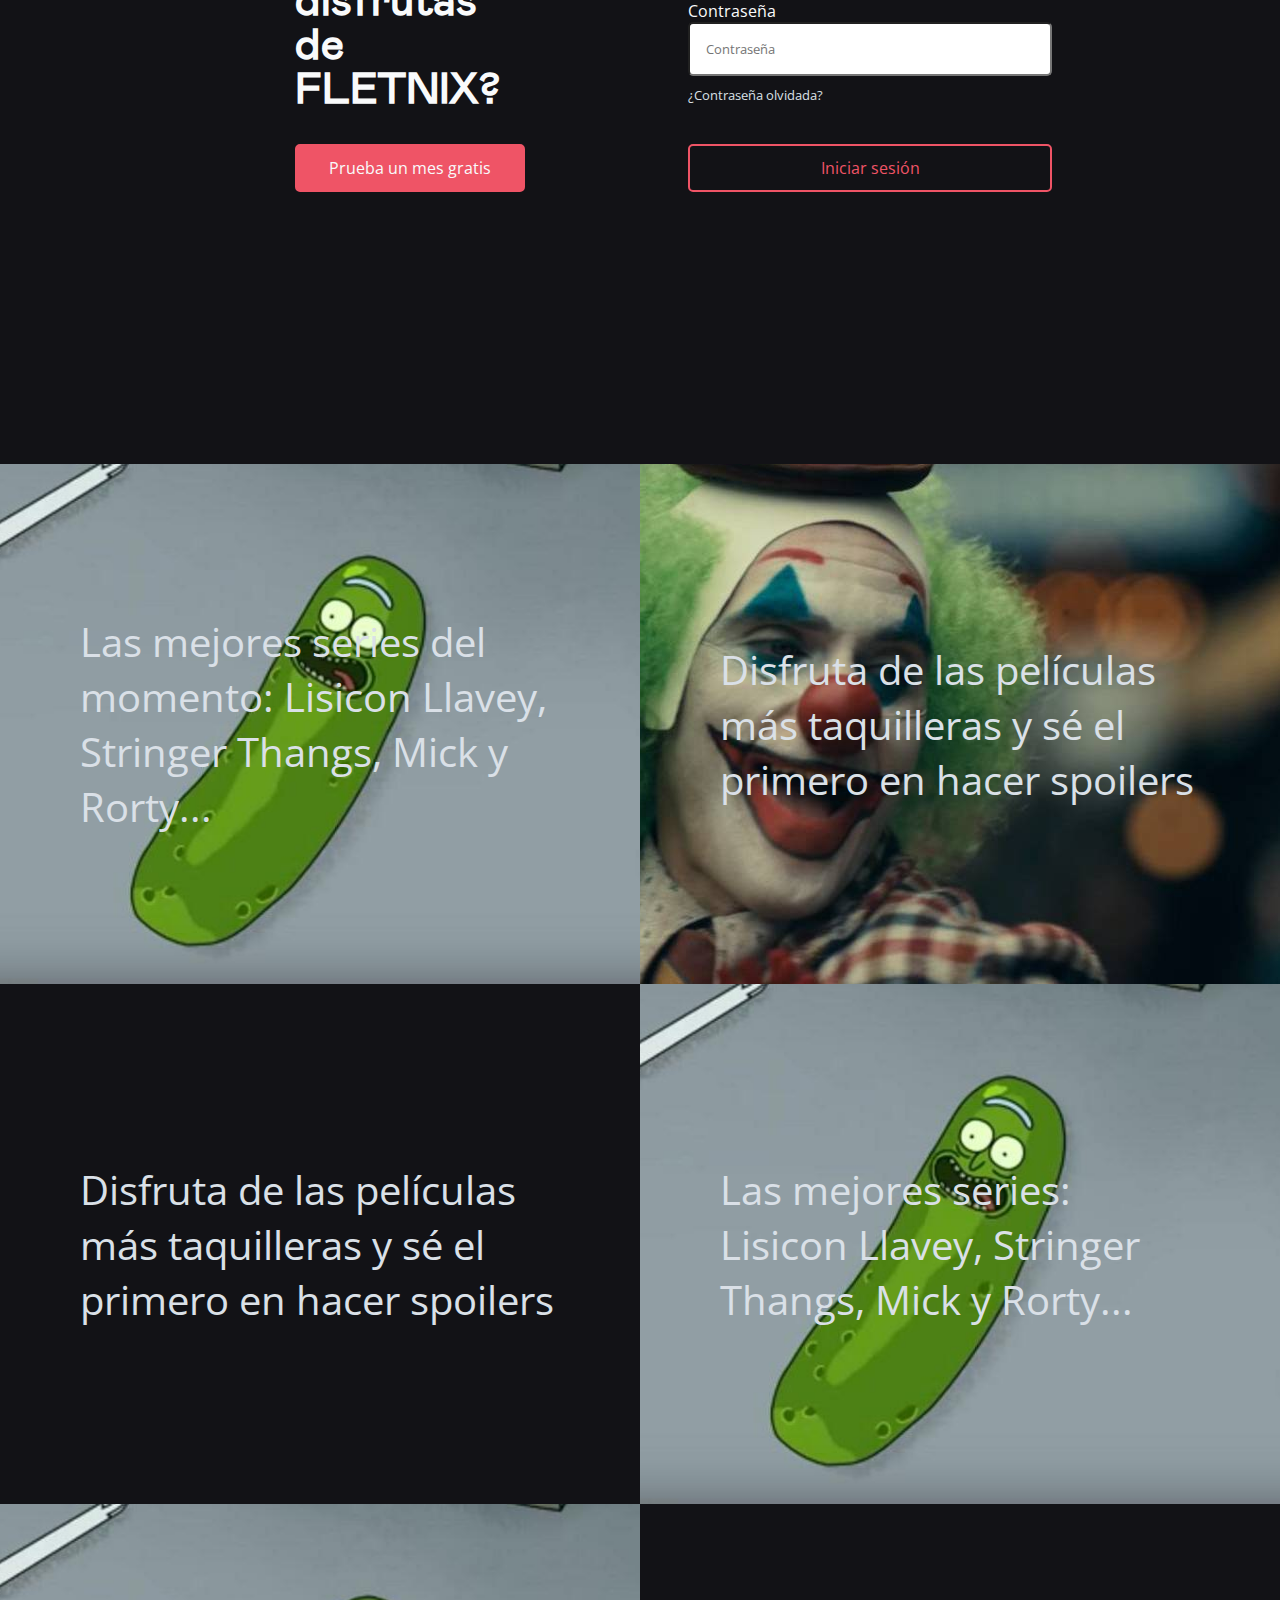
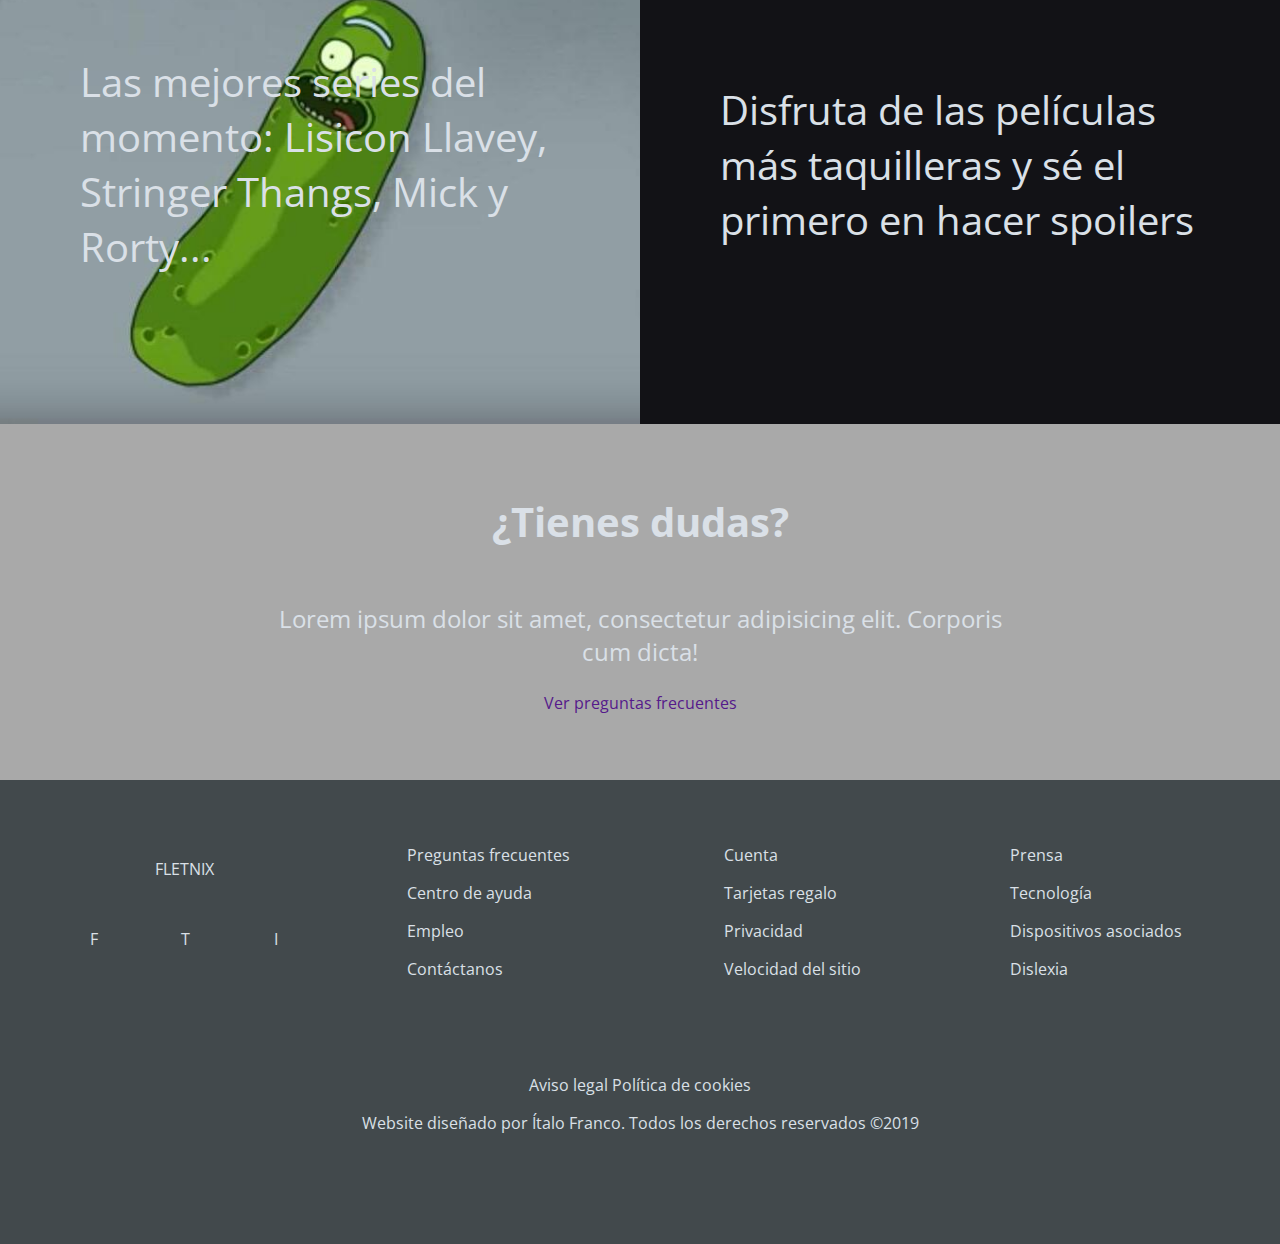
==== commit 5b1f8f47: "modifico estilos de bloque login" ====
--- a/index.html
+++ b/index.html
@@ -116,17 +116,17 @@
 
                                     <div class="form__group">
                                         <label for="email">Email</label>
-                                        <input type="email" name="email" id="email" placeholder="Email">
+                                        <input type="email" name="email" id="email" placeholder="Email" required>
                                     </div>
 
                                     <div class="form__group">
                                         <label for="pass">Contraseña</label>
-                                        <input type="password" name="pass" id="pass" placeholder="Contraseña">
+                                        <input type="password" name="pass" id="pass" placeholder="Contraseña" required>
                                         <a href="#">¿Contraseña olvidada?</a>
                                     </div>
 
                                     <div class="form__group">
-                                        <button type="submit">Iniciar sesión</button>
+                                        <button type="submit" class="btn btn--ghost">Iniciar sesión</button>
                                     </div>
 
                                 </form>
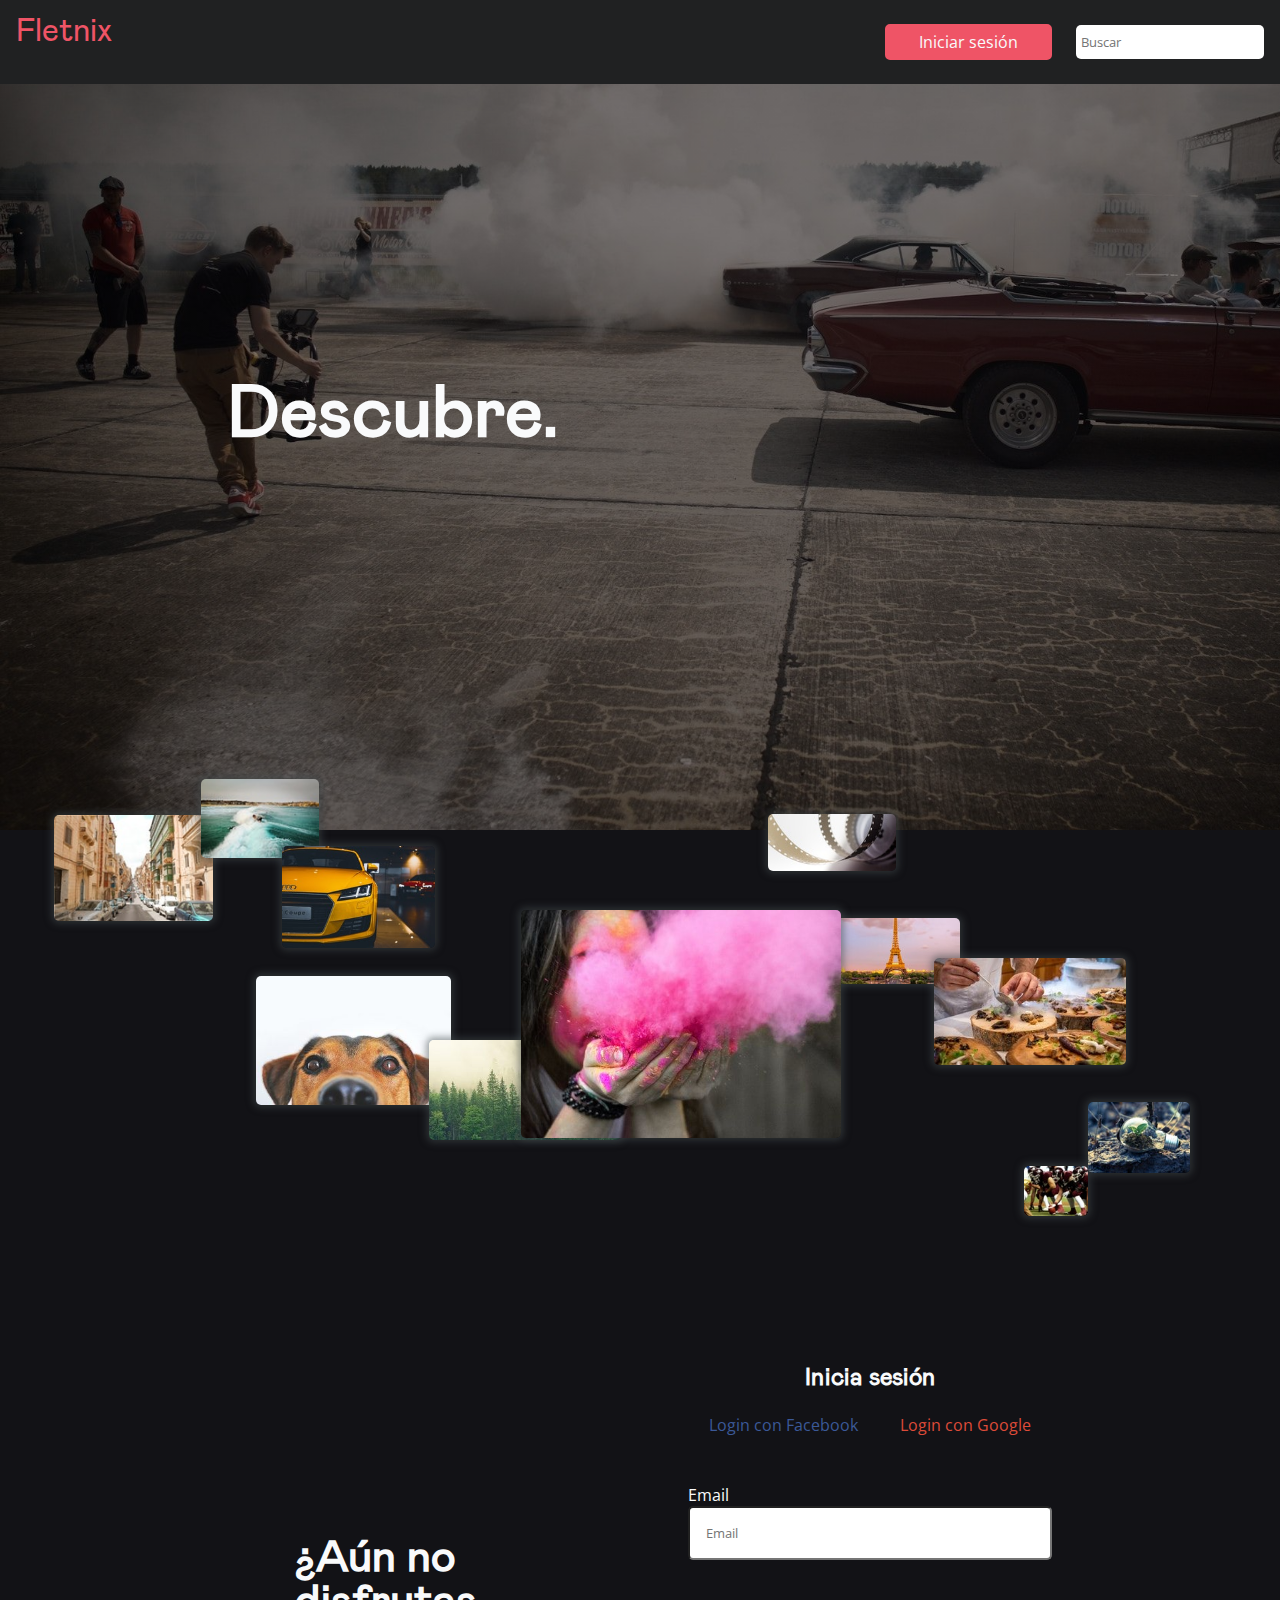
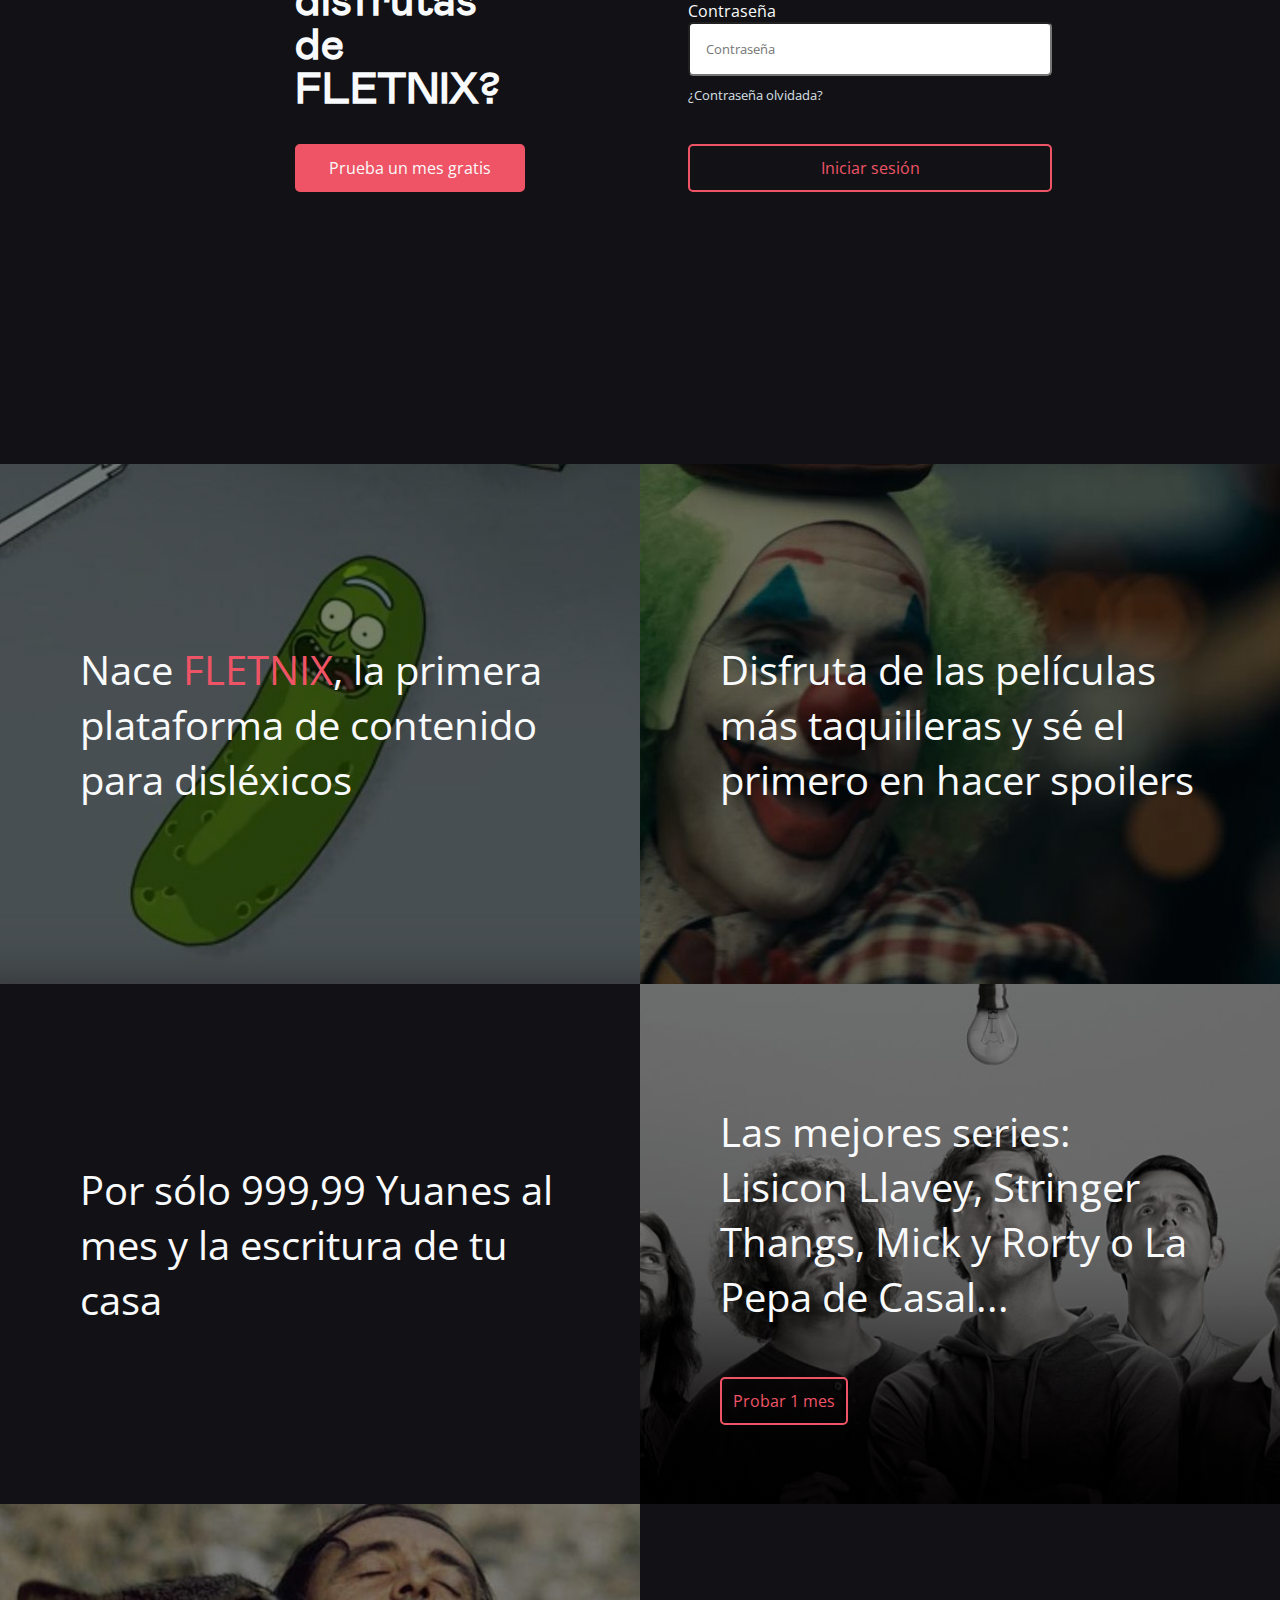
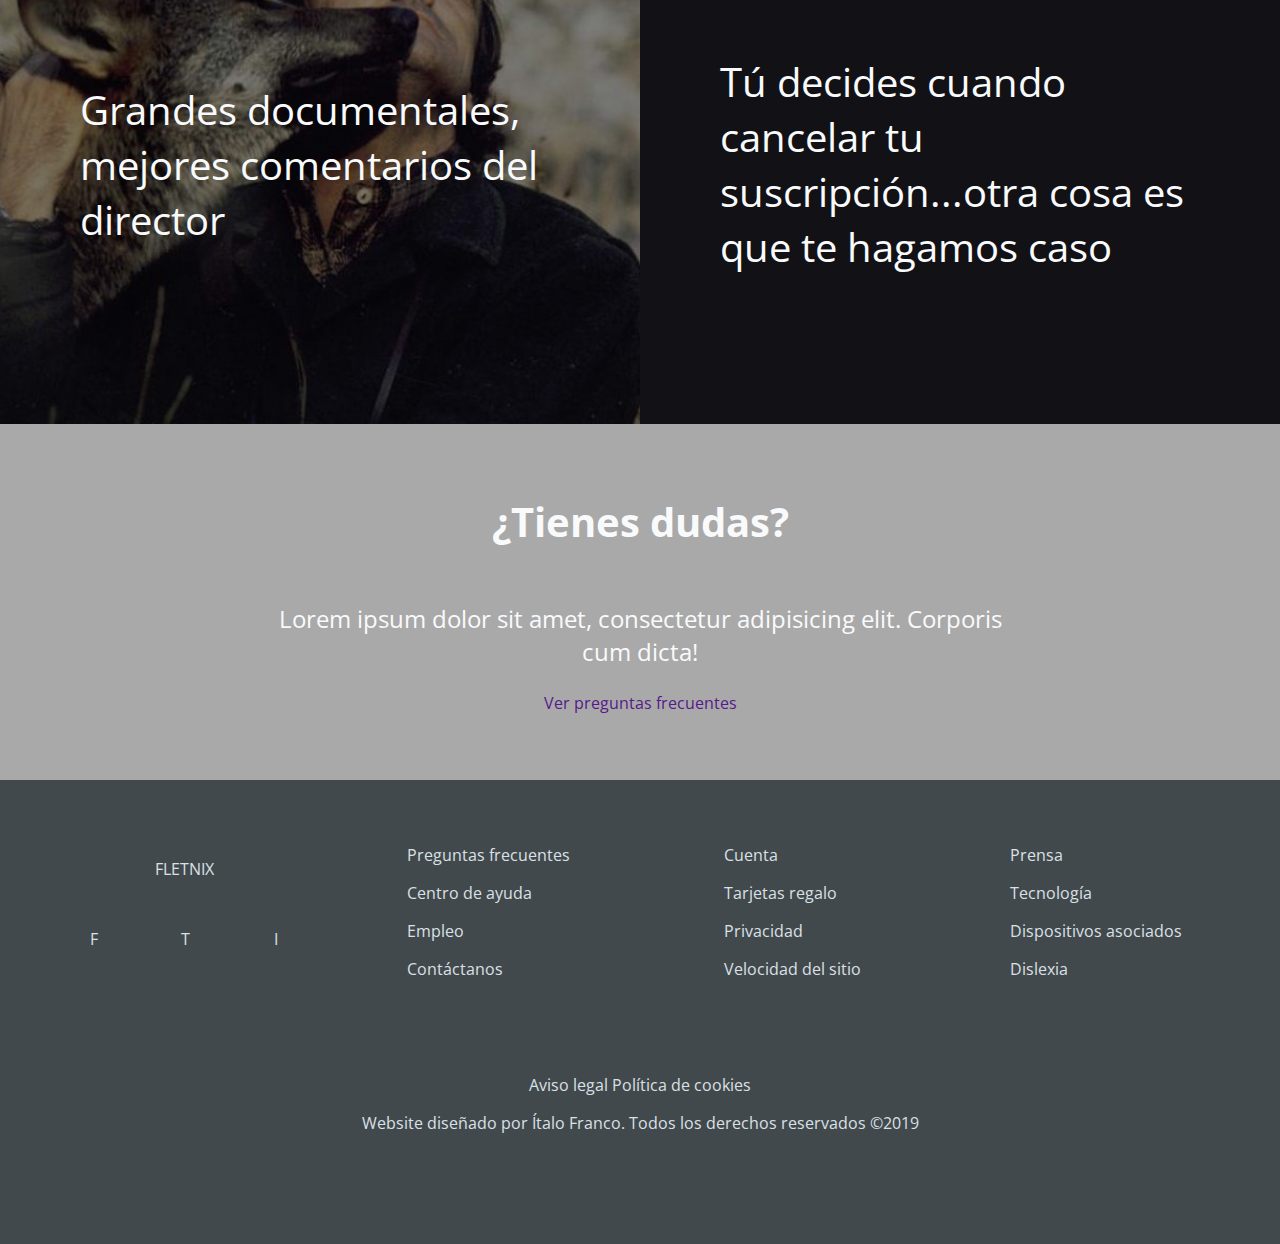
==== commit 53f6501a: "modifico imágenes de fondo en bloques img+texto" ====
--- a/index.html
+++ b/index.html
@@ -144,13 +144,16 @@
             <article class="bloques__container">
                 <div class="flex bloque__content">
 
-                    <div class="photo bq__img">
-                        <div class="content">
-                            <p>Las mejores series del momento: Lisicon Llavey, Stringer Thangs, Mick y Rorty...</p>
+
+                    <div class="photo bq__img bq__img--1">
+                        <div class="overlay"></div>
+                        <div class="content">
+                            <p>Nace <span class="color-primary">FLETNIX</span>, la primera plataforma de contenido para disléxicos</p>
                         </div>
                     </div>
 
                     <div class="photo bq__txt--dch bg__img--2">
+                        <div class="overlay"></div>
                         <div class="content">
                             <p>Disfruta de las películas más taquilleras y sé el primero en hacer spoilers</p>
                         </div>
@@ -161,18 +164,17 @@
 
             <article class="bloques__container">
                 <div class="flex bloque__content">
-
-
-
                     <div class="photo bq__txt--dch">
                         <div class="content">
-                           <p>Disfruta de las películas más taquilleras y sé el primero en hacer spoilers</p>
-                        </div>
-                    </div>
-
-                    <div class="photo bq__img">
-                        <div class="content">
-                            <p>Las mejores series: Lisicon Llavey, Stringer Thangs, Mick y Rorty...</p>
+                           <p>Por sólo 999,99 Yuanes al mes y la escritura de tu casa</p>
+                        </div>
+                    </div>
+
+                    <div class="photo bq__img bg__img--3">
+                        <div class="overlay"></div>
+                        <div class="content">
+                            <p>Las mejores series: Lisicon Llavey, Stringer Thangs, Mick y Rorty o La Pepa de Casal...</p>
+                            <a href="#registro"><button class="btn btn--ghost btn-bloque">Probar 1 mes</button></a>
                         </div>
                     </div>
 
@@ -182,15 +184,16 @@
             <article class="bloques__container">
                 <div class="flex bloque__content">
 
-                    <div class="photo bq__img">
-                        <div class="content">
-                            <p>Las mejores series del momento: Lisicon Llavey, Stringer Thangs, Mick y Rorty...</p>
+                    <div class="photo bq__img bg__img--4">
+                        <div class="overlay"></div>
+                        <div class="content">
+                            <p>Grandes documentales, mejores comentarios del director</p>
                         </div>
                     </div>
 
                     <div class="photo bq__txt--dch">
                         <div class="content">
-                            <p>Disfruta de las películas más taquilleras y sé el primero en hacer spoilers</p>
+                            <p>Tú decides cuando cancelar tu suscripción...otra cosa es que te hagamos caso</p>
                         </div>
                     </div>
                 </div>
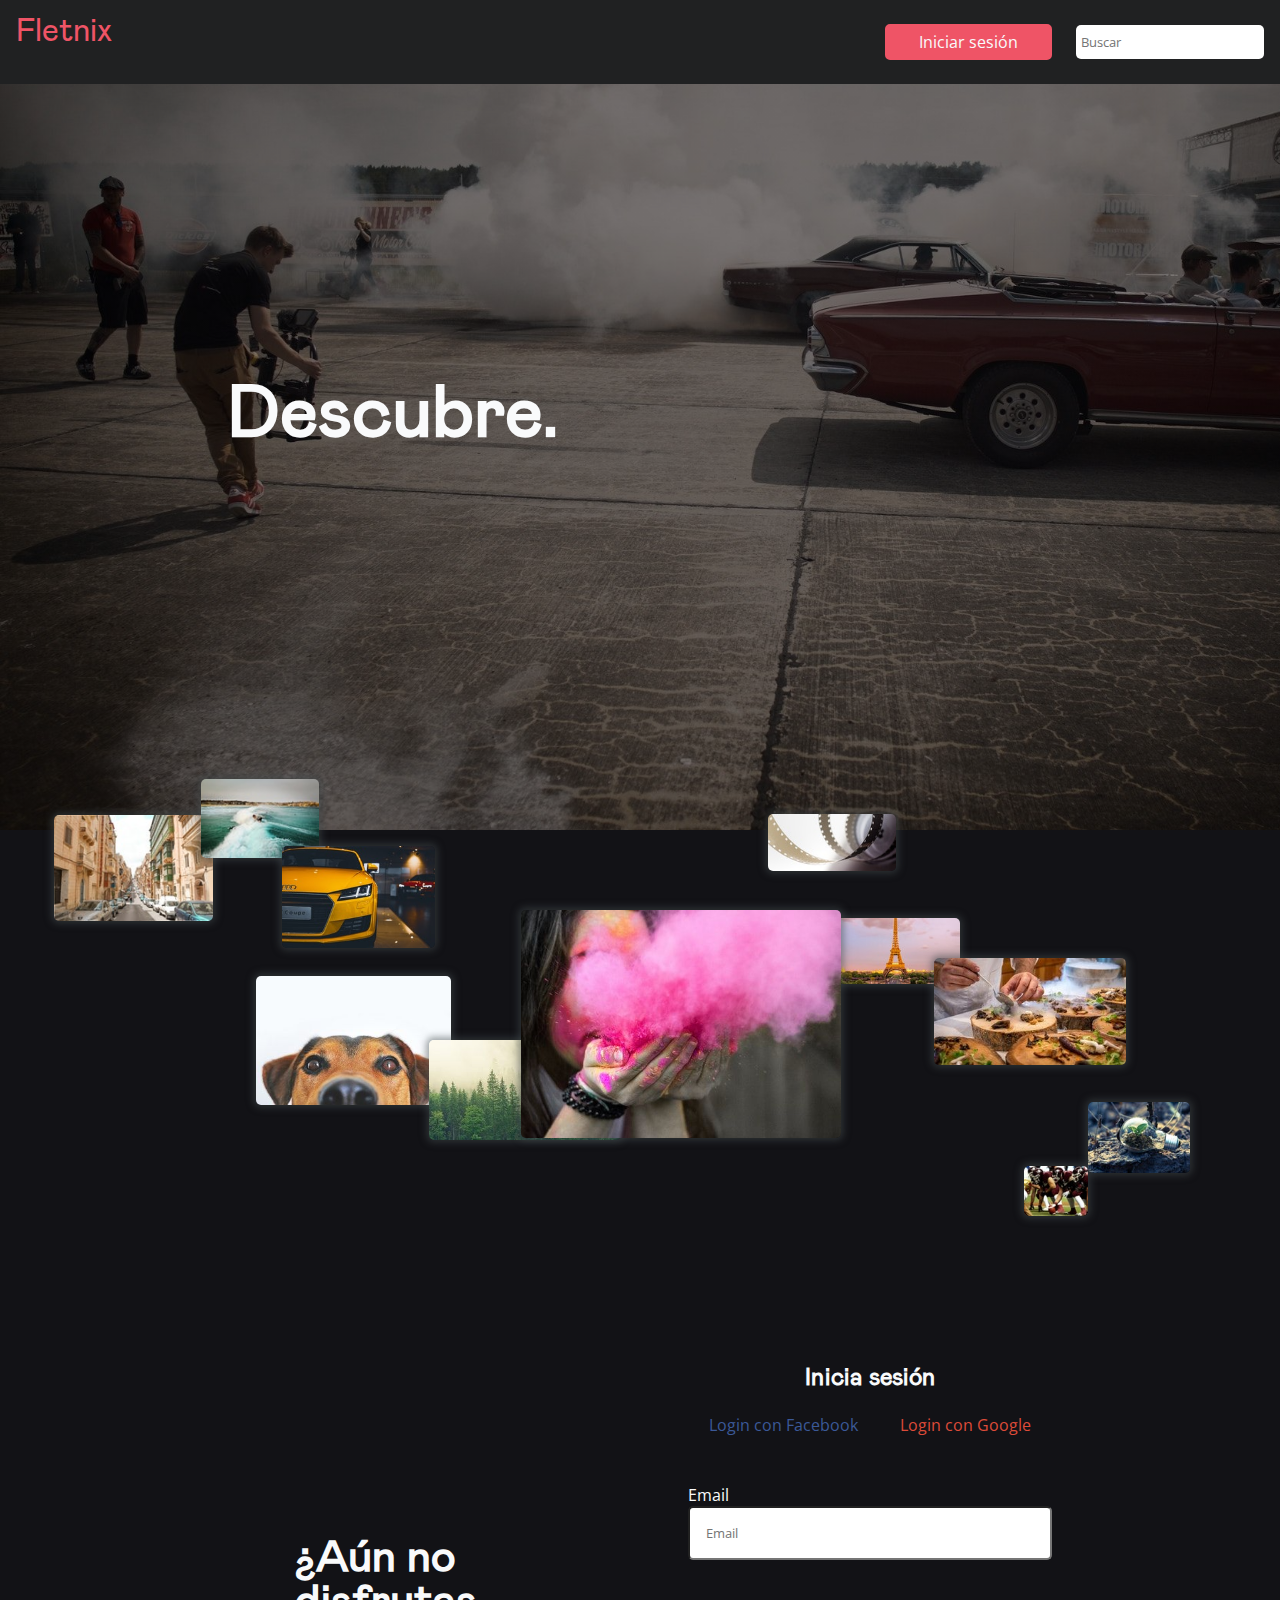
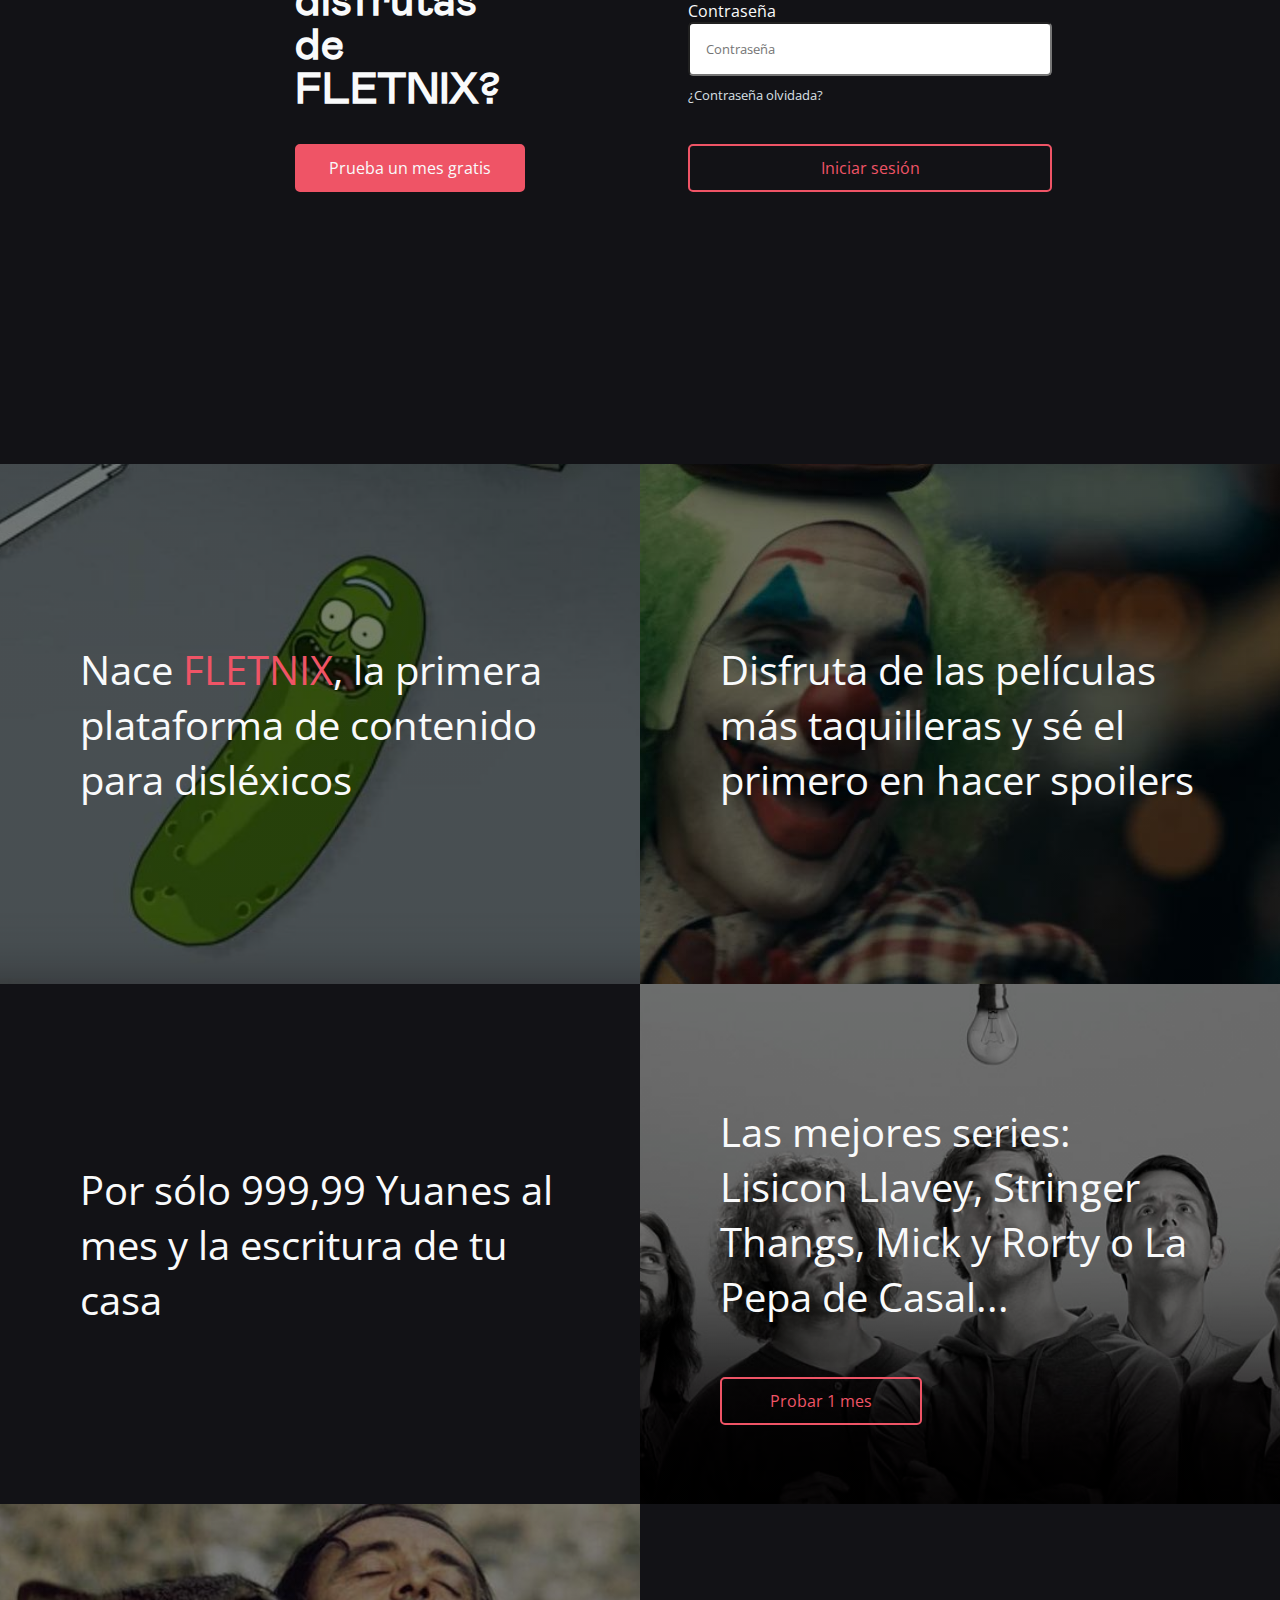
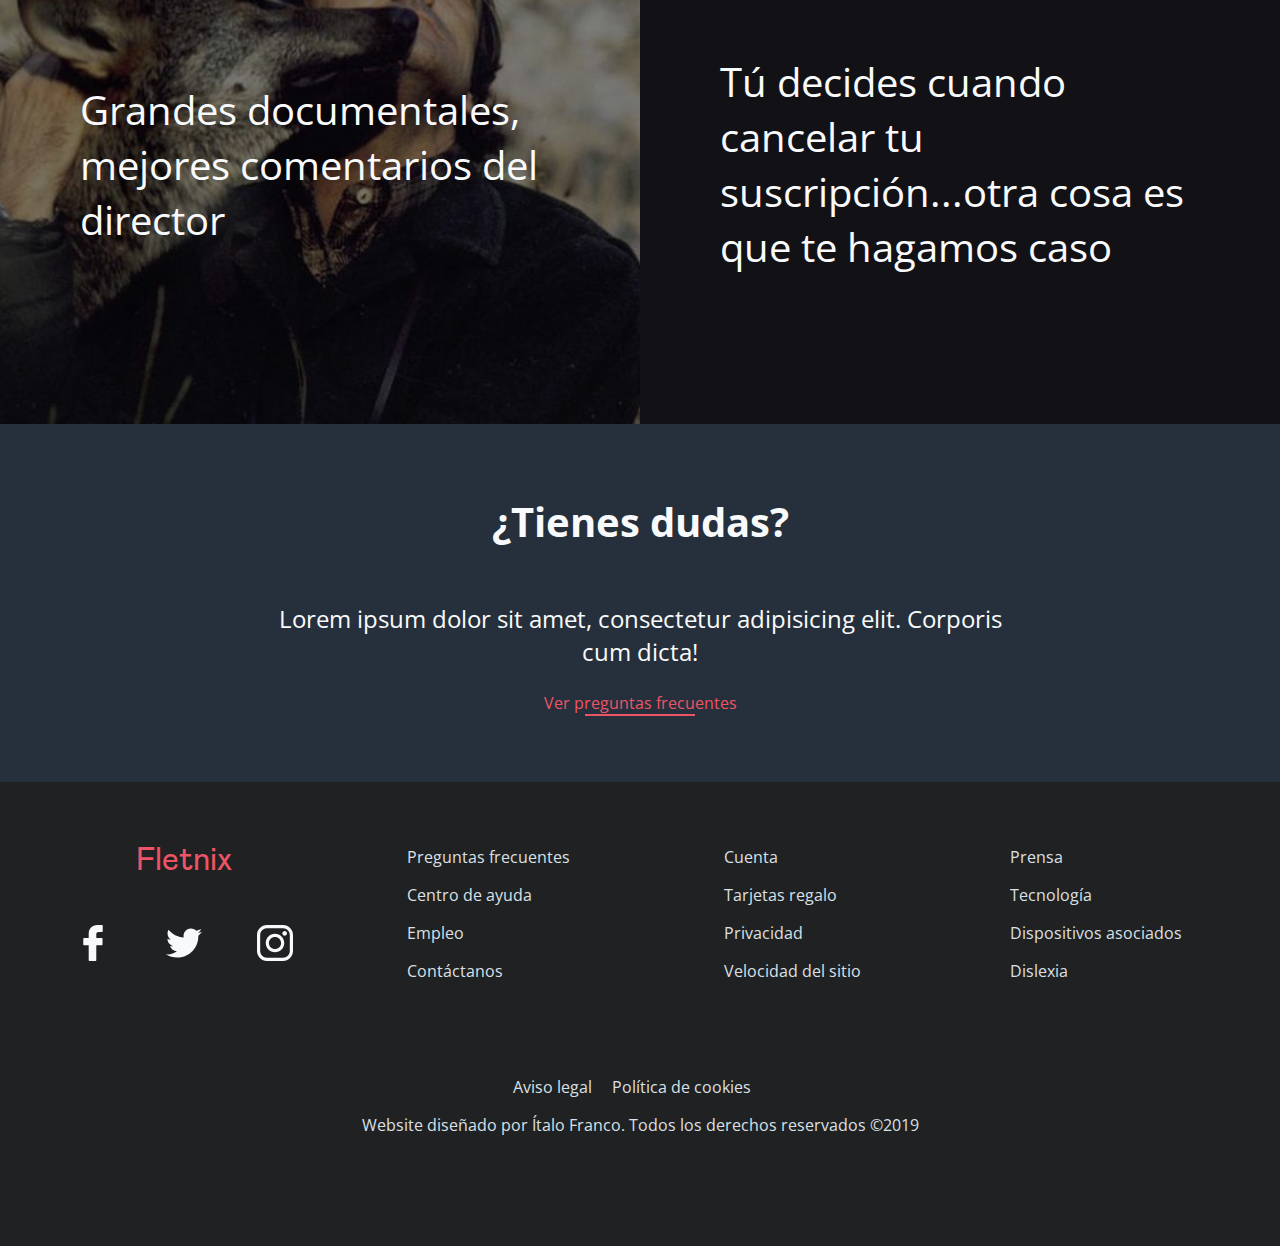
==== commit 2c3c72d9: "agrego estilos al footer y logos rrss" ====
--- a/index.html
+++ b/index.html
@@ -218,13 +218,13 @@
 
             <article class="footer__social">
                 <div class="footer__logo">
-                    FLETNIX
+                    <a href="./index.html">Fletnix</a>
                 </div>
                 <div class="footer__rrss">
                     <ul>
-                        <li>F</li>
-                        <li>T</li>
-                        <li>I</li>
+                        <li><a href="#"><img src="./assets/img/logos/fb-logo_white.svg" alt="Fletnix Facebook page"></a></li>
+                        <li><a href="#"><img src="./assets/img/logos/tw-logo_white.svg" alt="Fletnix Twitter page"></a></li>
+                        <li><a href="#"><img src="./assets/img/logos/insta-logo_white.svg" alt="Fletnix Instagram page"></a></li>
                     </ul>
                 </div>
             </article>
